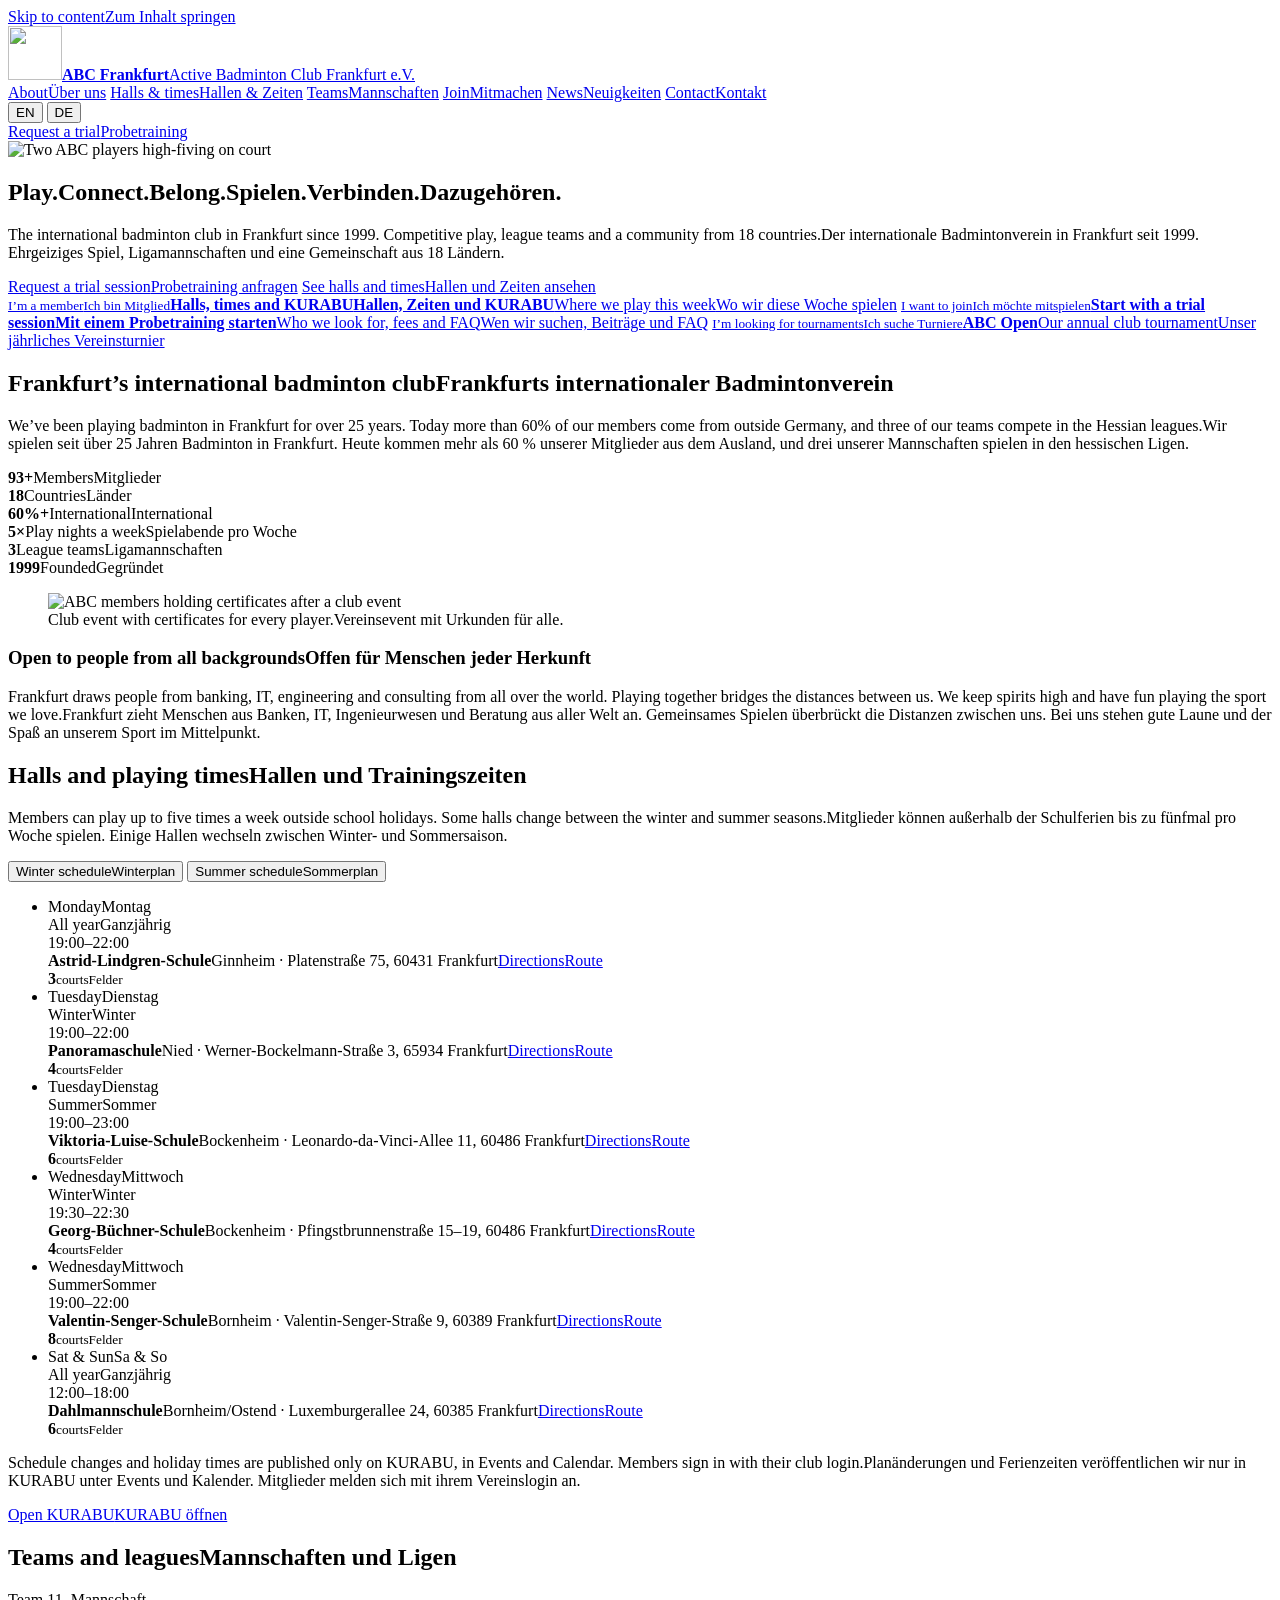
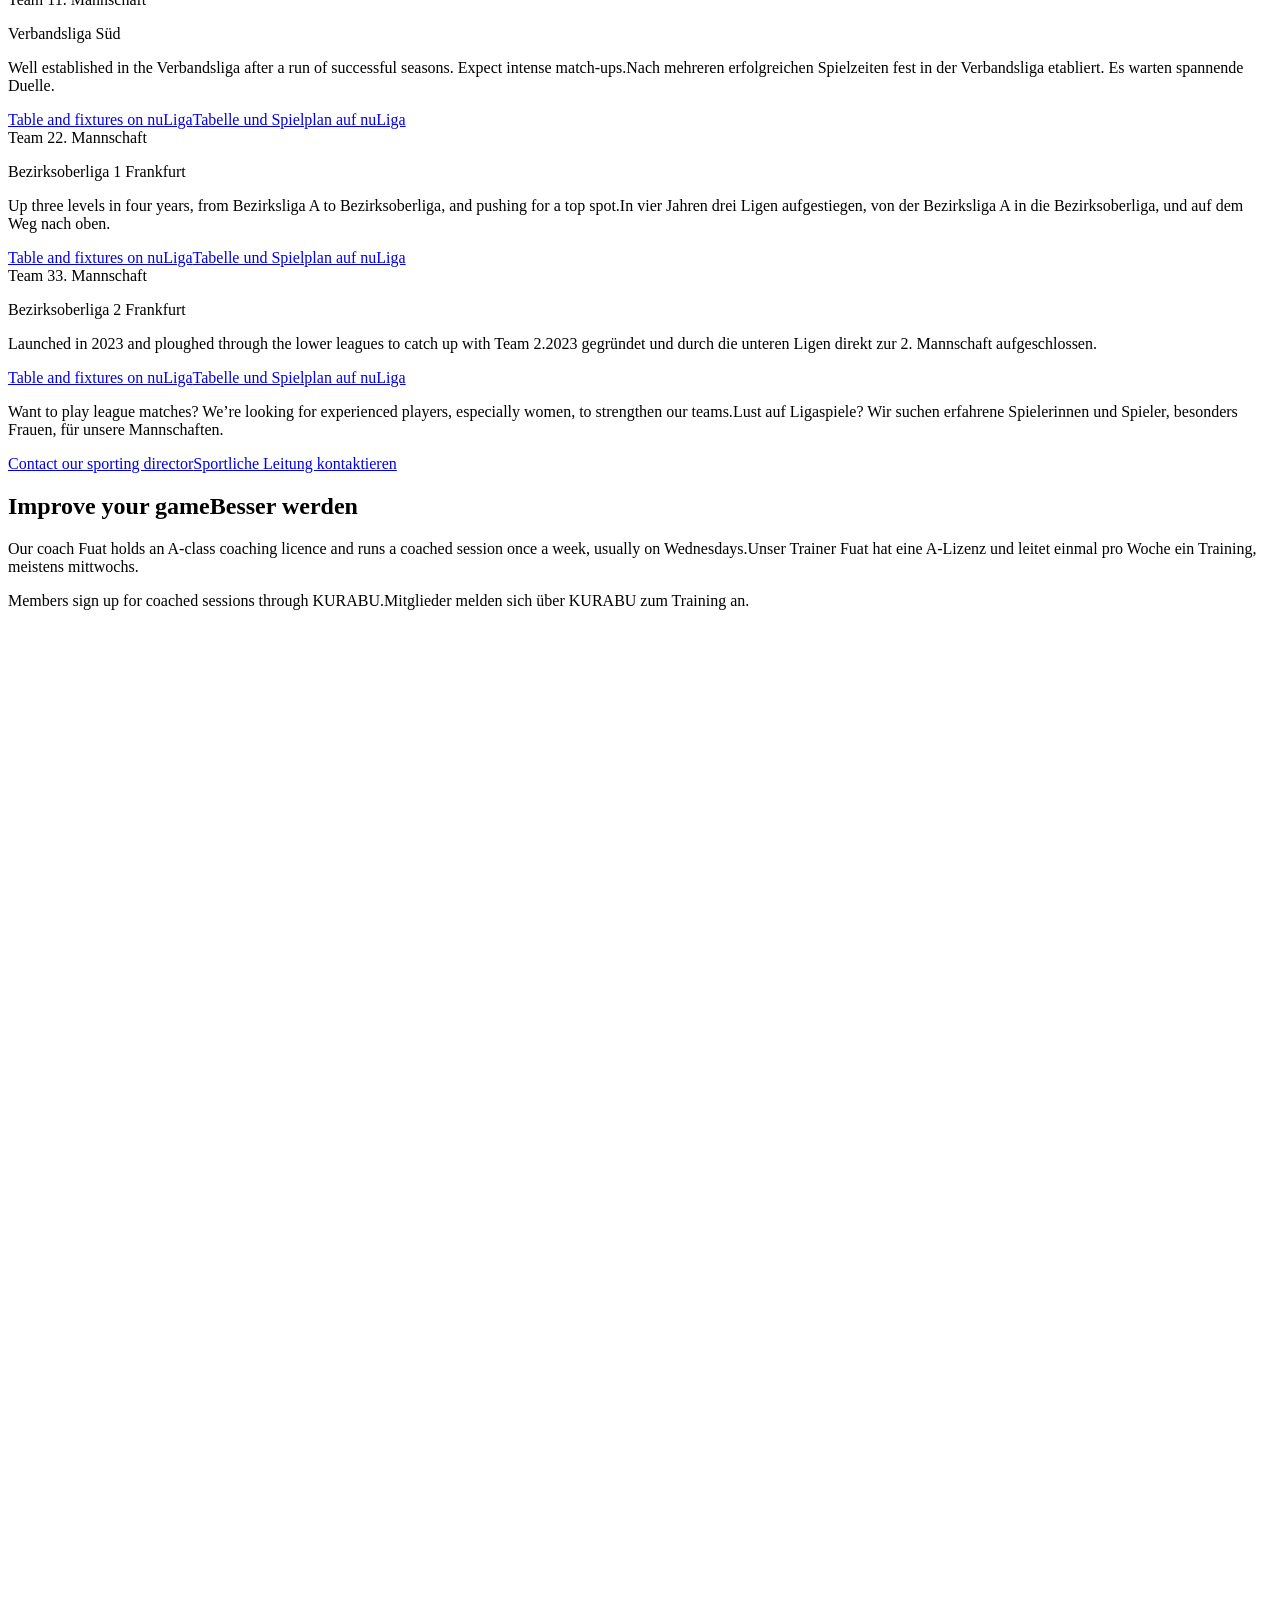
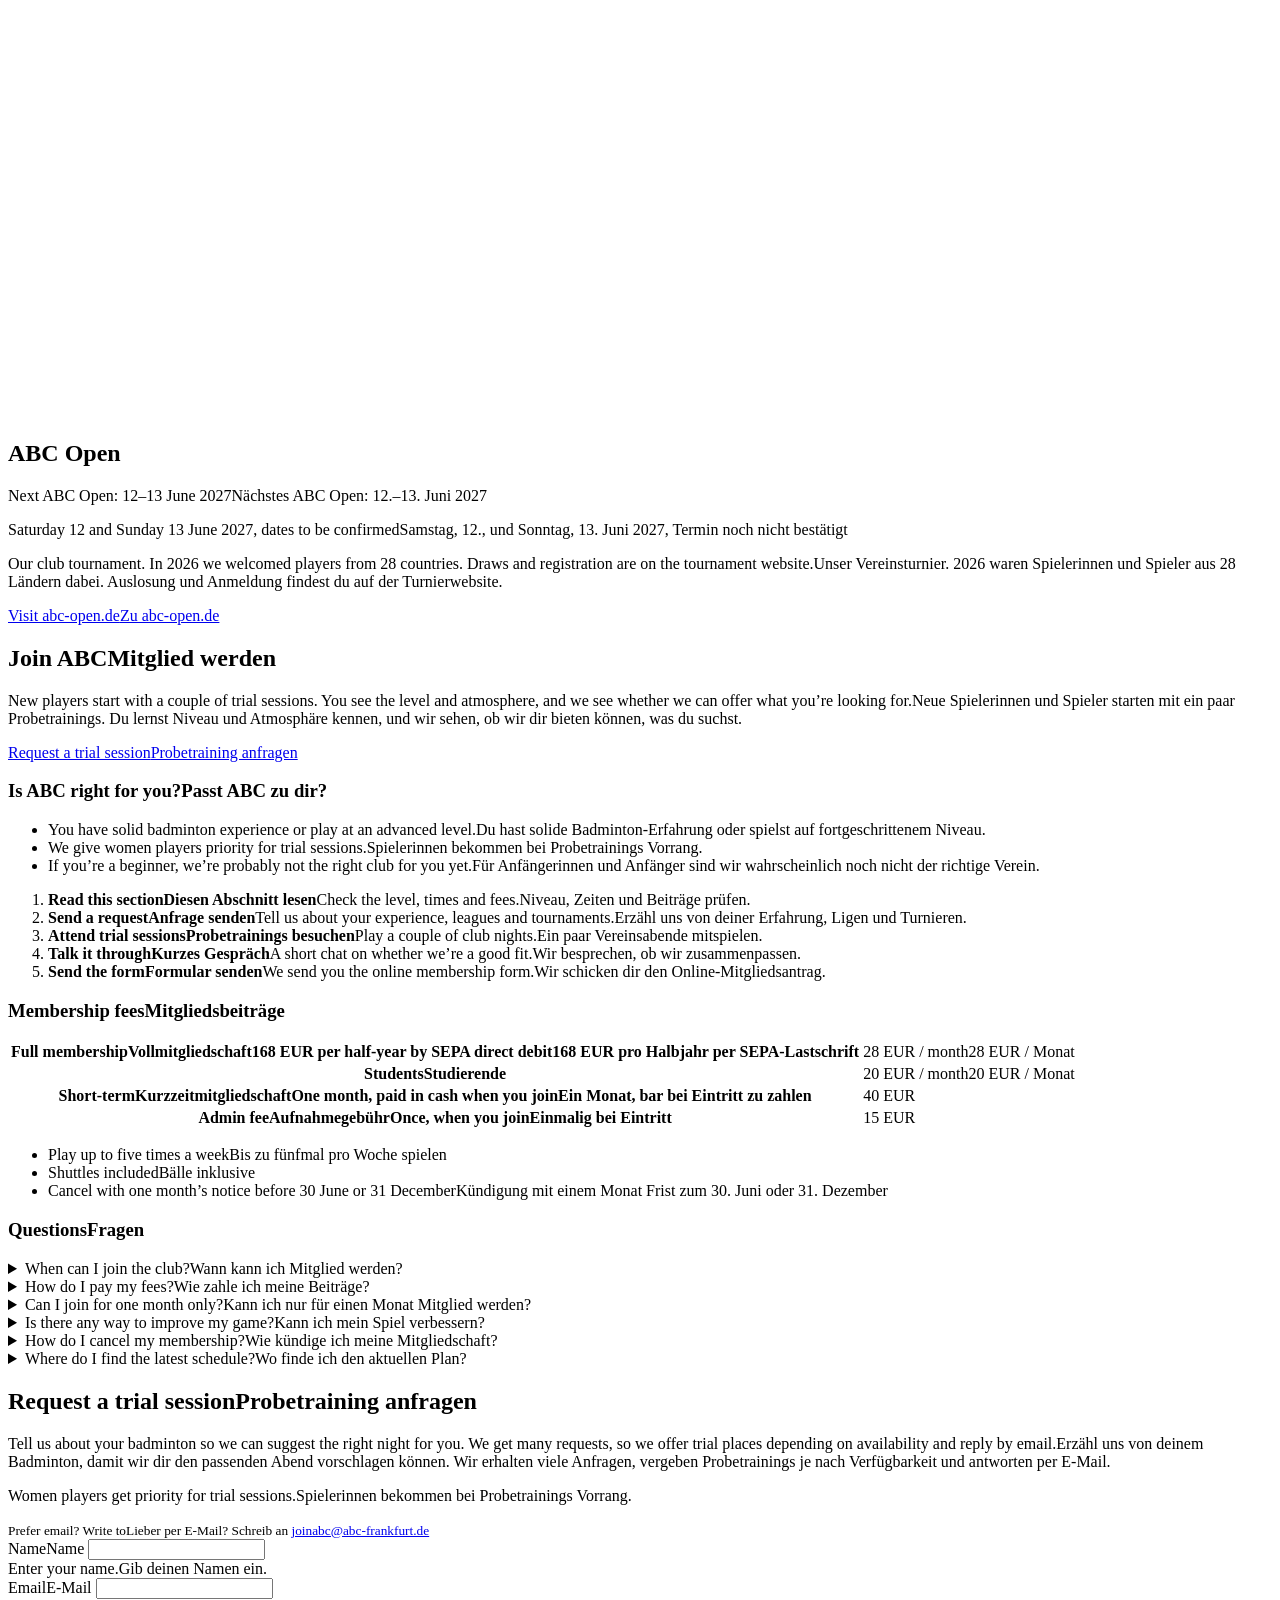
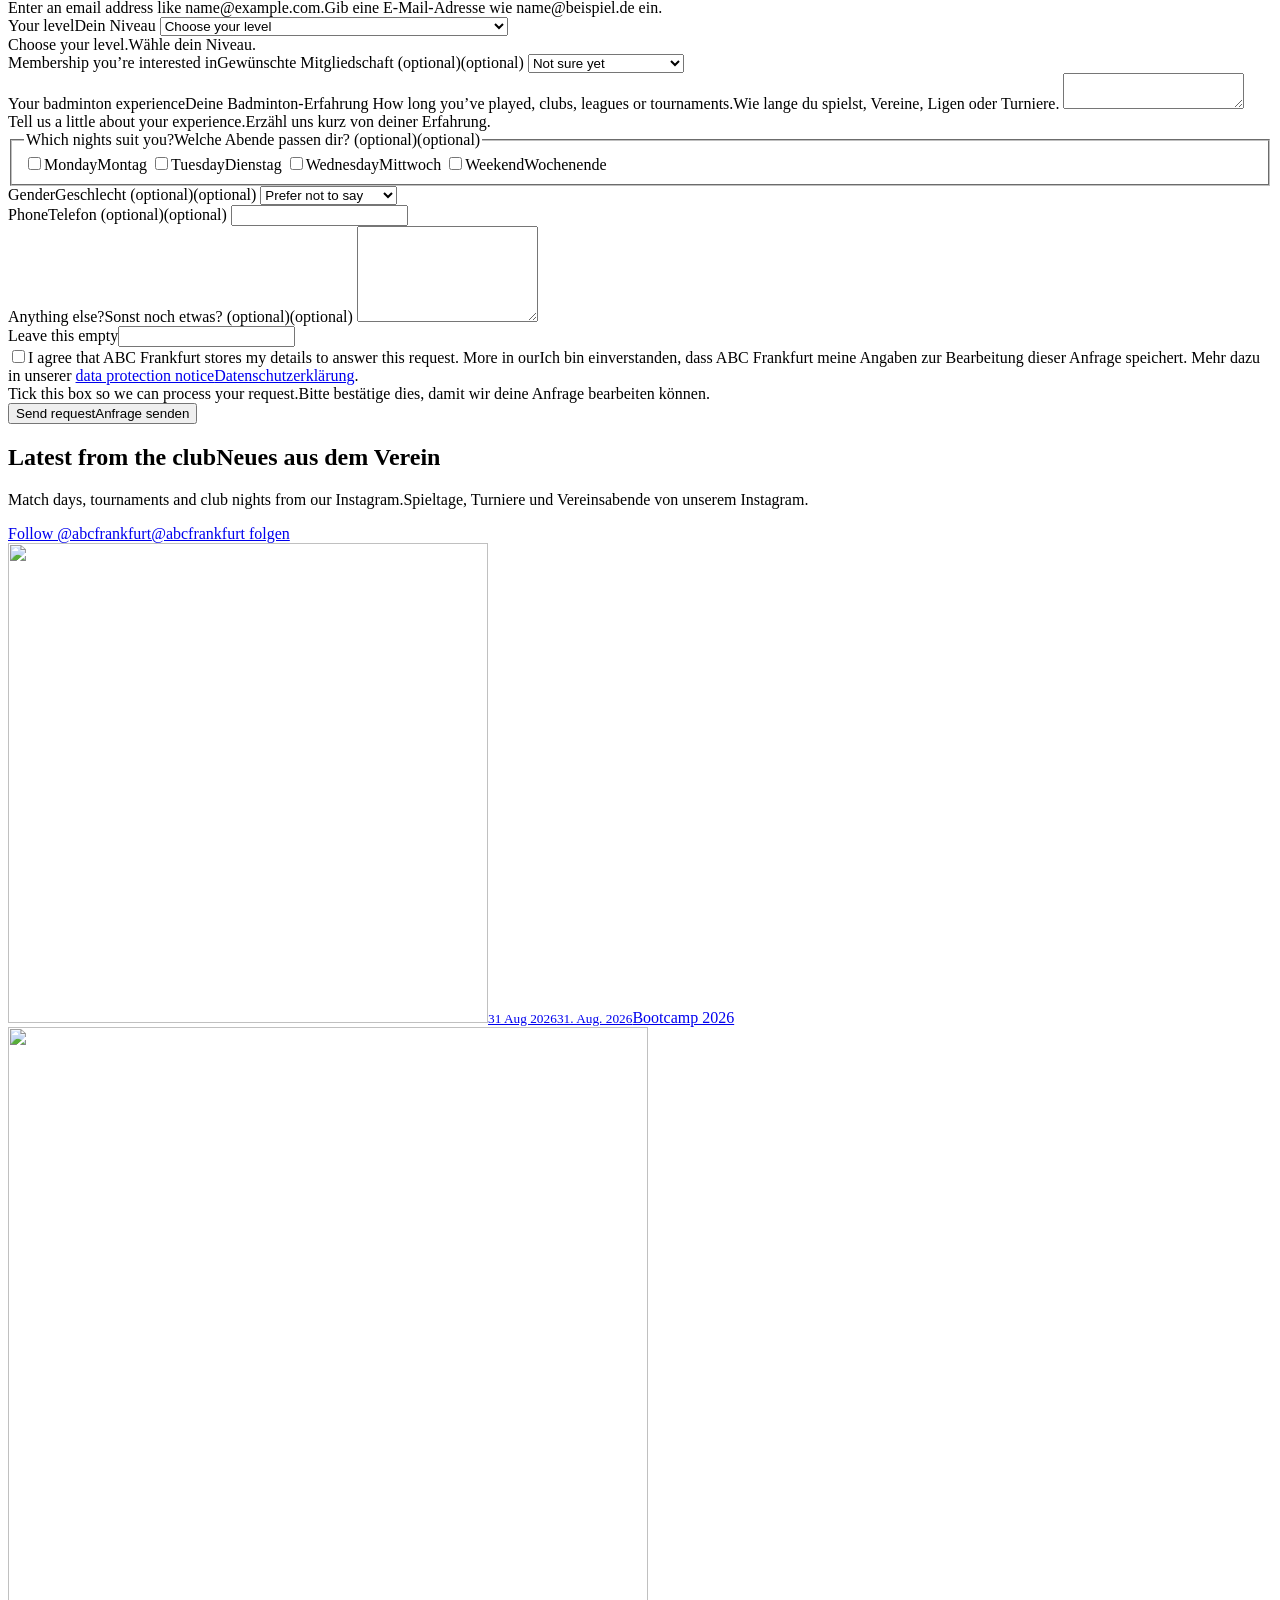
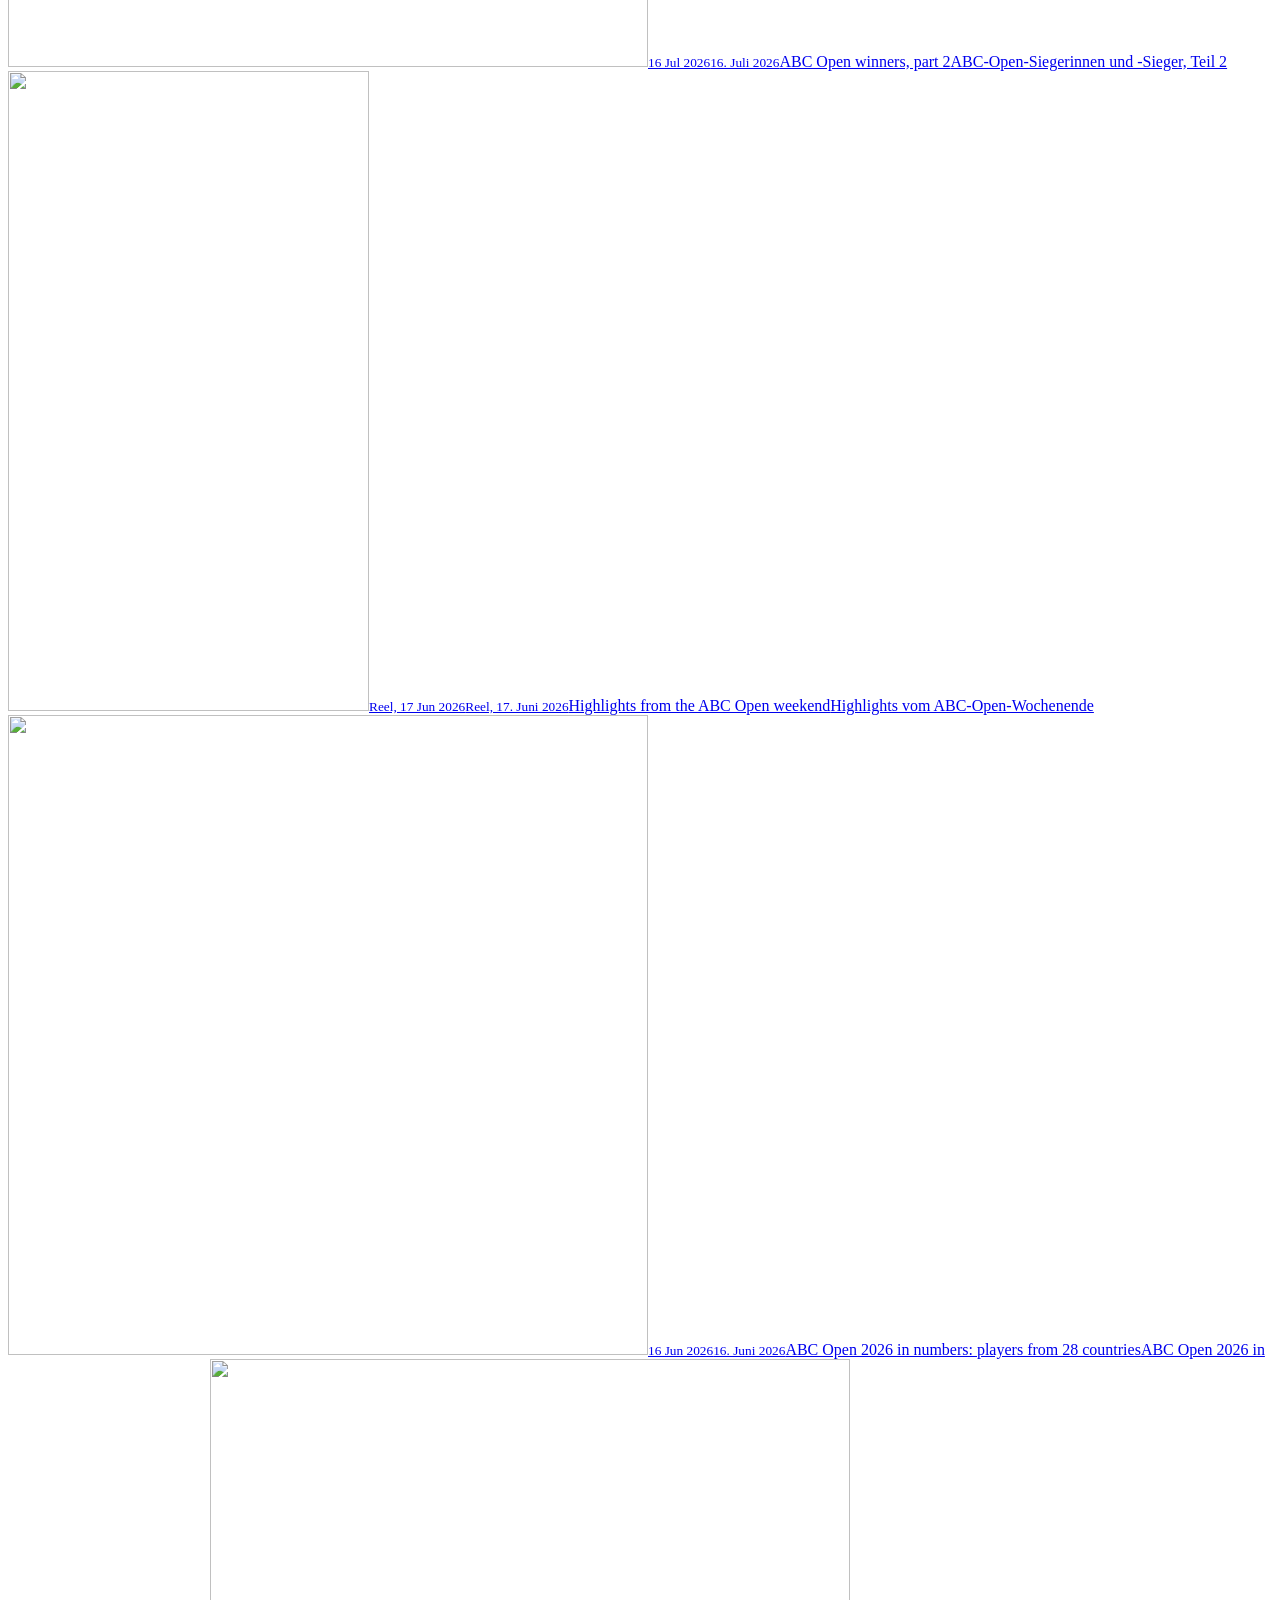
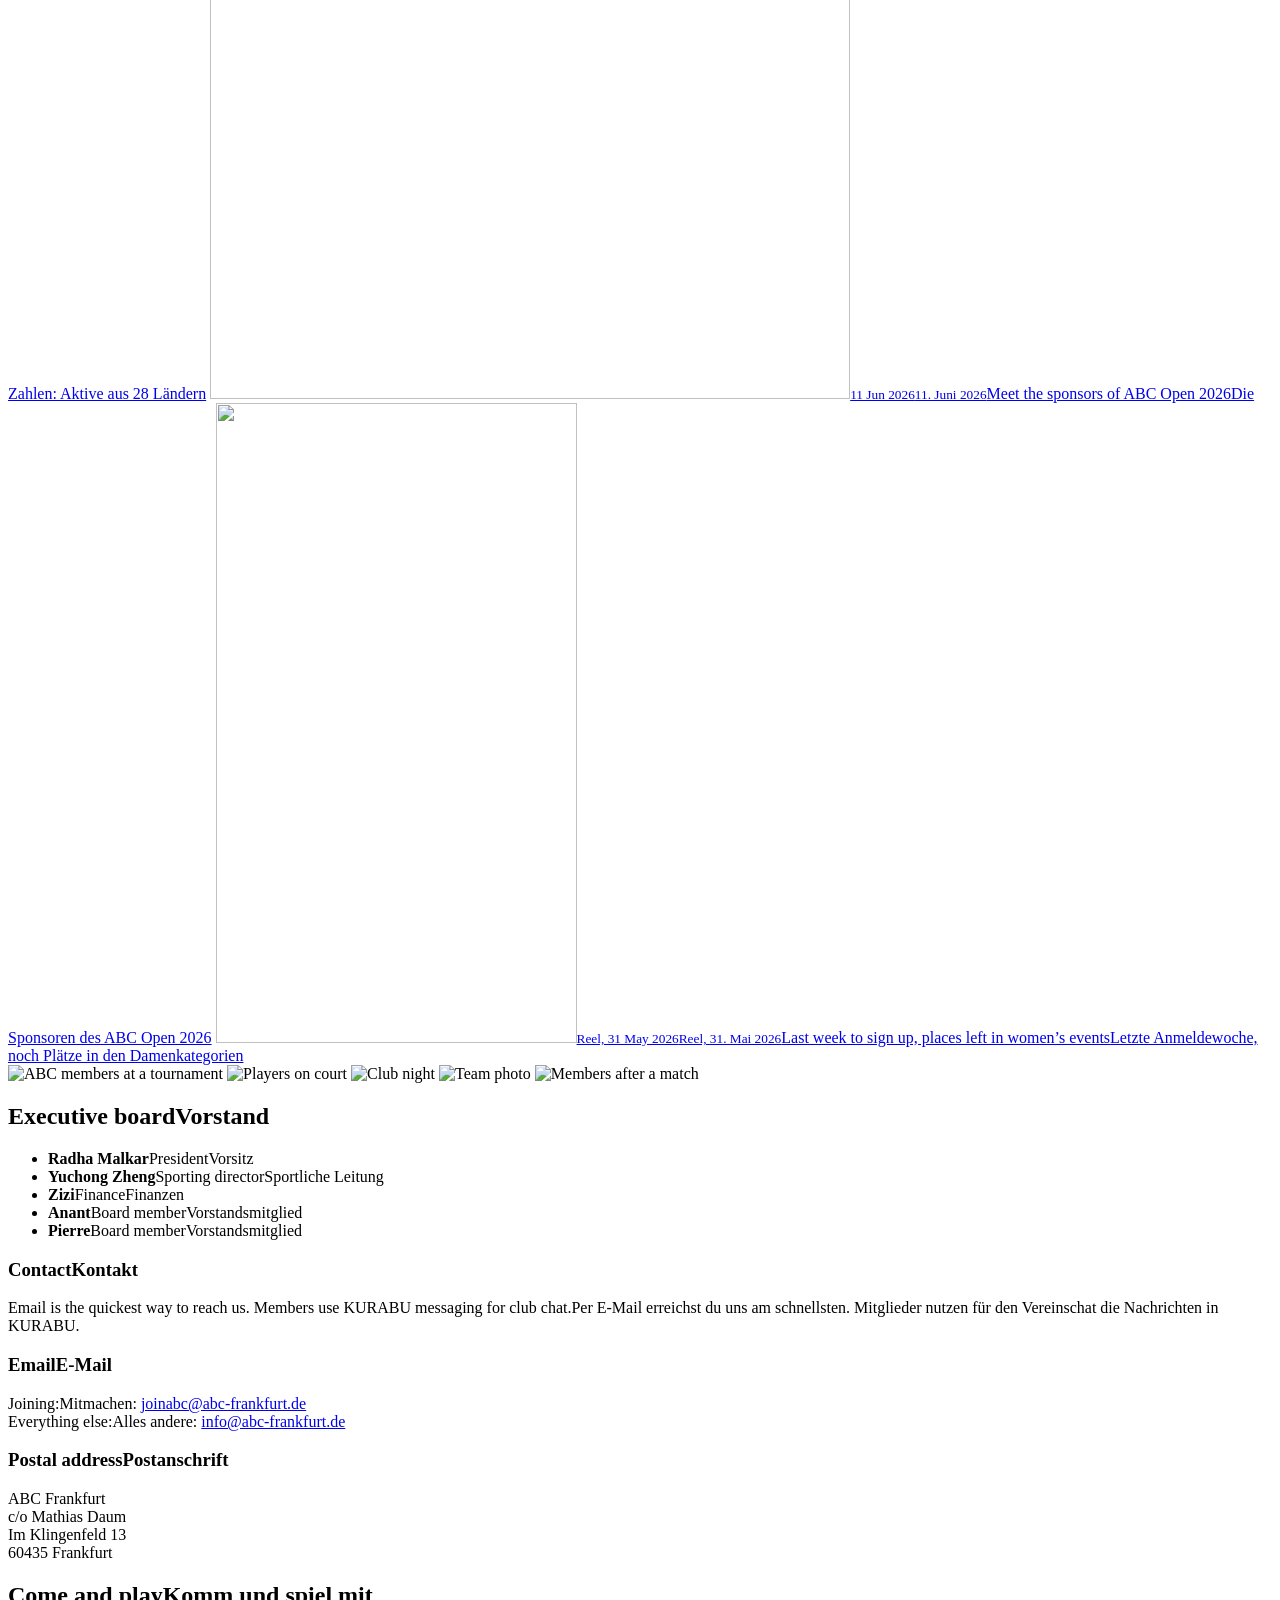
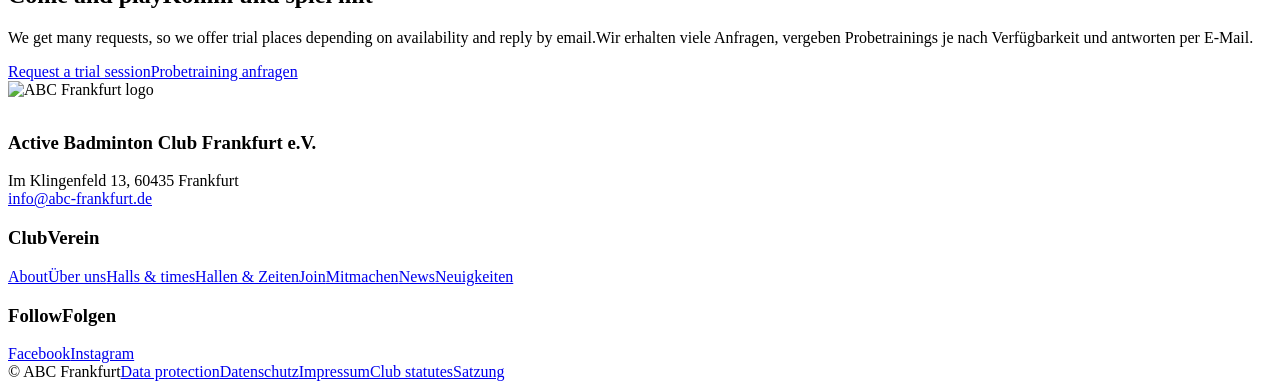
==== index.html @ 6367887e "Add files via upload" ====
<!doctype html>
<html lang="en" data-lang="en">
<head>
<meta charset="utf-8">
<meta name="viewport" content="width=device-width,initial-scale=1">
<title>ABC Frankfurt | International badminton club</title>
<meta name="description" content="ABC Frankfurt is the international badminton club in Frankfurt am Main. Halls and playing times, league teams, trial sessions and membership.">
<link rel="icon" type="image/png" href="img/abc-logo.png">
<link rel="preload" href="fonts/archivo-latin.woff2" as="font" type="font/woff2" crossorigin>
<link rel="stylesheet" href="styles.css">
<script>
/* Set the language before the page draws, so it never flashes in the wrong language */
(function(){var l=null;try{l=new URLSearchParams(location.search).get("lang");}catch(e){}
if(l!=="de"&&l!=="en"){try{l=localStorage.getItem("abc-lang");}catch(e){}}
if(l!=="de"&&l!=="en"){l=(navigator.language||"en").toLowerCase().indexOf("de")===0?"de":"en";}
document.documentElement.setAttribute("data-lang",l);document.documentElement.lang=l;})();
</script>
</head>
<body>
<a class="skip" href="#main"><span class="l-en">Skip to content</span><span class="l-de">Zum Inhalt springen</span></a>

<header class="top">
  <div class="wrap">
    <a class="brand" href="#top"><img src="img/abc-logo.png" alt="" width="54" height="54"><b>ABC Frankfurt</b><span>Active Badminton Club Frankfurt e.V.</span></a>
    <div class="head-right">
      <nav class="menu" aria-label="Main" data-aria-de="Hauptmenü">
        <a href="#about"><span class="l-en">About</span><span class="l-de">Über uns</span></a>
        <a href="#times"><span class="l-en">Halls &amp; times</span><span class="l-de">Hallen &amp; Zeiten</span></a>
        <a href="#teams"><span class="l-en">Teams</span><span class="l-de">Mannschaften</span></a>
        <a href="#join"><span class="l-en">Join</span><span class="l-de">Mitmachen</span></a>
        <a href="#news"><span class="l-en">News</span><span class="l-de">Neuigkeiten</span></a>
        <a href="#contact"><span class="l-en">Contact</span><span class="l-de">Kontakt</span></a>
      </nav>
      <div class="lang-switch" role="group" aria-label="Language" data-aria-de="Sprache">
        <button type="button" class="lang-btn" data-set="en" aria-pressed="true" lang="en">EN</button>
        <button type="button" class="lang-btn" data-set="de" aria-pressed="false" lang="de">DE</button>
      </div>
      <a class="btn" href="#trial"><span class="l-en">Request a trial</span><span class="l-de">Probetraining</span></a>
    </div>
  </div>
</header>

<main id="main">
<section class="hero" id="top">
  <img src="img/hero-high-five.jpg" alt="Two ABC players high-fiving on court" data-alt-de="Zwei ABC-Spielerinnen klatschen sich auf dem Feld ab" width="1536" height="1024">
  <div class="wrap">
    <div class="tonight" id="tonight" hidden></div>
    <h1><span class="l-en"><span>Play.</span><span>Connect.</span><span>Belong.</span></span><span class="l-de"><span>Spielen.</span><span>Verbinden.</span><span>Dazugehören.</span></span></h1>
    <p><span class="l-en">The international badminton club in Frankfurt since 1999. Competitive play, league teams and a community from 18 countries.</span><span class="l-de">Der internationale Badmintonverein in Frankfurt seit 1999. Ehrgeiziges Spiel, Ligamannschaften und eine Gemeinschaft aus 18 Ländern.</span></p>
    <div class="ctas">
      <a class="btn" href="#trial"><span class="l-en">Request a trial session</span><span class="l-de">Probetraining anfragen</span></a>
      <a class="btn line" href="#times"><span class="l-en">See halls and times</span><span class="l-de">Hallen und Zeiten ansehen</span></a>
    </div>
  </div>
</section>

<nav class="routes" aria-label="Quick links" data-aria-de="Schnellzugriff">
  <div class="wrap">
    <a href="#times"><small><span class="l-en">I’m a member</span><span class="l-de">Ich bin Mitglied</span></small><strong><span class="l-en">Halls, times and KURABU</span><span class="l-de">Hallen, Zeiten und KURABU</span></strong><span><span class="l-en">Where we play this week</span><span class="l-de">Wo wir diese Woche spielen</span></span></a>
    <a href="#join"><small><span class="l-en">I want to join</span><span class="l-de">Ich möchte mitspielen</span></small><strong><span class="l-en">Start with a trial session</span><span class="l-de">Mit einem Probetraining starten</span></strong><span><span class="l-en">Who we look for, fees and FAQ</span><span class="l-de">Wen wir suchen, Beiträge und FAQ</span></span></a>
    <a href="#open"><small><span class="l-en">I’m looking for tournaments</span><span class="l-de">Ich suche Turniere</span></small><strong>ABC Open</strong><span><span class="l-en">Our annual club tournament</span><span class="l-de">Unser jährliches Vereinsturnier</span></span></a>
  </div>
</nav>

<section class="sec" id="about">
  <div class="wrap about">
    <div>
      <h2><span class="l-en">Frankfurt’s international badminton club</span><span class="l-de">Frankfurts internationaler Badmintonverein</span></h2>
      <p class="lead"><span class="l-en">We’ve been playing badminton in Frankfurt for over 25 years. Today more than 60% of our members come from outside Germany, and three of our teams compete in the Hessian leagues.</span><span class="l-de">Wir spielen seit über 25 Jahren Badminton in Frankfurt. Heute kommen mehr als 60 % unserer Mitglieder aus dem Ausland, und drei unserer Mannschaften spielen in den hessischen Ligen.</span></p>
      <div class="stats">
        <div><strong>93+</strong><span><span class="l-en">Members</span><span class="l-de">Mitglieder</span></span></div>
        <div><strong>18</strong><span><span class="l-en">Countries</span><span class="l-de">Länder</span></span></div>
        <div><strong>60%+</strong><span><span class="l-en">International</span><span class="l-de">International</span></span></div>
        <div><strong>5×</strong><span><span class="l-en">Play nights a week</span><span class="l-de">Spielabende pro Woche</span></span></div>
        <div><strong>3</strong><span><span class="l-en">League teams</span><span class="l-de">Ligamannschaften</span></span></div>
        <div><strong>1999</strong><span><span class="l-en">Founded</span><span class="l-de">Gegründet</span></span></div>
      </div>
    </div>
    <div>
      <figure><img src="img/club-event.jpg" alt="ABC members holding certificates after a club event" data-alt-de="ABC-Mitglieder mit Urkunden nach einer Vereinsveranstaltung" width="1024" height="768" loading="lazy"><figcaption><span class="l-en">Club event with certificates for every player.</span><span class="l-de">Vereinsevent mit Urkunden für alle.</span></figcaption></figure>
      <div class="values">
        <h3><span class="l-en">Open to people from all backgrounds</span><span class="l-de">Offen für Menschen jeder Herkunft</span></h3>
        <p><span class="l-en">Frankfurt draws people from banking, IT, engineering and consulting from all over the world. Playing together bridges the distances between us. We keep spirits high and have fun playing the sport we love.</span><span class="l-de">Frankfurt zieht Menschen aus Banken, IT, Ingenieurwesen und Beratung aus aller Welt an. Gemeinsames Spielen überbrückt die Distanzen zwischen uns. Bei uns stehen gute Laune und der Spaß an unserem Sport im Mittelpunkt.</span></p>
      </div>
    </div>
  </div>
</section>

<section class="sec board" id="times">
  <div class="wrap">
    <div class="board-intro">
      <div>
        <h2><span class="l-en">Halls and playing times</span><span class="l-de">Hallen und Trainingszeiten</span></h2>
        <p><span class="l-en">Members can play up to five times a week outside school holidays. Some halls change between the winter and summer seasons.</span><span class="l-de">Mitglieder können außerhalb der Schulferien bis zu fünfmal pro Woche spielen. Einige Hallen wechseln zwischen Winter- und Sommersaison.</span></p>
      </div>
      <div class="toggle" role="group" aria-label="Season" data-aria-de="Saison">
        <button type="button" data-season="winter" aria-pressed="true"><span class="l-en">Winter schedule</span><span class="l-de">Winterplan</span></button>
        <button type="button" data-season="summer" aria-pressed="false"><span class="l-en">Summer schedule</span><span class="l-de">Sommerplan</span></button>
      </div>
    </div>
    <ul class="fx">
      <li data-when="all" data-days="1"><div><div class="day"><span class="l-en">Monday</span><span class="l-de">Montag</span></div><span class="season"><span class="l-en">All year</span><span class="l-de">Ganzjährig</span></span></div><div class="time">19:00–22:00</div>
        <div class="hall"><strong>Astrid-Lindgren-Schule</strong><span>Ginnheim · Platenstraße 75, 60431 Frankfurt</span><a href="https://www.google.com/maps/search/?api=1&amp;query=Platenstra%C3%9Fe+75,+60431+Frankfurt"><span class="l-en">Directions</span><span class="l-de">Route</span></a></div>
        <div class="courts" data-courts="3"><div><b>3</b><small><span class="l-en">courts</span><span class="l-de">Felder</span></small></div></div></li>
      <li data-when="winter" data-days="2"><div><div class="day"><span class="l-en">Tuesday</span><span class="l-de">Dienstag</span></div><span class="season w"><span class="l-en">Winter</span><span class="l-de">Winter</span></span></div><div class="time">19:00–22:00</div>
        <div class="hall"><strong>Panoramaschule</strong><span>Nied · Werner-Bockelmann-Straße 3, 65934 Frankfurt</span><a href="https://www.google.com/maps/search/?api=1&amp;query=Werner-Bockelmann-Stra%C3%9Fe+3,+65934+Frankfurt"><span class="l-en">Directions</span><span class="l-de">Route</span></a></div>
        <div class="courts" data-courts="4"><div><b>4</b><small><span class="l-en">courts</span><span class="l-de">Felder</span></small></div></div></li>
      <li data-when="summer" data-days="2"><div><div class="day"><span class="l-en">Tuesday</span><span class="l-de">Dienstag</span></div><span class="season s"><span class="l-en">Summer</span><span class="l-de">Sommer</span></span></div><div class="time">19:00–23:00</div>
        <div class="hall"><strong>Viktoria-Luise-Schule</strong><span>Bockenheim · Leonardo-da-Vinci-Allee 11, 60486 Frankfurt</span><a href="https://www.google.com/maps/search/?api=1&amp;query=Leonardo-da-Vinci-Allee+11,+60486+Frankfurt"><span class="l-en">Directions</span><span class="l-de">Route</span></a></div>
        <div class="courts" data-courts="6"><div><b>6</b><small><span class="l-en">courts</span><span class="l-de">Felder</span></small></div></div></li>
      <li data-when="winter" data-days="3"><div><div class="day"><span class="l-en">Wednesday</span><span class="l-de">Mittwoch</span></div><span class="season w"><span class="l-en">Winter</span><span class="l-de">Winter</span></span></div><div class="time">19:30–22:30</div>
        <div class="hall"><strong>Georg-Büchner-Schule</strong><span>Bockenheim · Pfingstbrunnenstraße 15–19, 60486 Frankfurt</span><a href="https://www.google.com/maps/search/?api=1&amp;query=Pfingstbrunnenstra%C3%9Fe+15,+60486+Frankfurt"><span class="l-en">Directions</span><span class="l-de">Route</span></a></div>
        <div class="courts" data-courts="4"><div><b>4</b><small><span class="l-en">courts</span><span class="l-de">Felder</span></small></div></div></li>
      <li data-when="summer" data-days="3"><div><div class="day"><span class="l-en">Wednesday</span><span class="l-de">Mittwoch</span></div><span class="season s"><span class="l-en">Summer</span><span class="l-de">Sommer</span></span></div><div class="time">19:00–22:00</div>
        <div class="hall"><strong>Valentin-Senger-Schule</strong><span>Bornheim · Valentin-Senger-Straße 9, 60389 Frankfurt</span><a href="https://www.google.com/maps/search/?api=1&amp;query=Valentin-Senger-Stra%C3%9Fe+9,+60389+Frankfurt"><span class="l-en">Directions</span><span class="l-de">Route</span></a></div>
        <div class="courts" data-courts="8"><div><b>8</b><small><span class="l-en">courts</span><span class="l-de">Felder</span></small></div></div></li>
      <li data-when="all" data-days="6,0"><div><div class="day"><span class="l-en">Sat &amp; Sun</span><span class="l-de">Sa &amp; So</span></div><span class="season"><span class="l-en">All year</span><span class="l-de">Ganzjährig</span></span></div><div class="time">12:00–18:00</div>
        <div class="hall"><strong>Dahlmannschule</strong><span>Bornheim/Ostend · Luxemburgerallee 24, 60385 Frankfurt</span><a href="https://www.google.com/maps/search/?api=1&amp;query=Luxemburgerallee+24,+60385+Frankfurt"><span class="l-en">Directions</span><span class="l-de">Route</span></a></div>
        <div class="courts" data-courts="6"><div><b>6</b><small><span class="l-en">courts</span><span class="l-de">Felder</span></small></div></div></li>
    </ul>
    <div class="kurabu"><p><span class="l-en">Schedule changes and holiday times are published only on KURABU, in Events and Calendar. Members sign in with their club login.</span><span class="l-de">Planänderungen und Ferienzeiten veröffentlichen wir nur in KURABU unter Events und Kalender. Mitglieder melden sich mit ihrem Vereinslogin an.</span></p><a class="btn" href="https://abc-frankfurt.kurabu.com/"><span class="l-en">Open KURABU</span><span class="l-de">KURABU öffnen</span></a></div>
  </div>
</section>

<section class="sec" id="teams">
  <div class="wrap">
    <h2><span class="l-en">Teams and leagues</span><span class="l-de">Mannschaften und Ligen</span></h2>
    <div class="teams">
      <article class="team"><div class="no"><span class="l-en">Team 1</span><span class="l-de">1. Mannschaft</span></div><p class="league">Verbandsliga Süd</p>
        <p><span class="l-en">Well established in the Verbandsliga after a run of successful seasons. Expect intense match-ups.</span><span class="l-de">Nach mehreren erfolgreichen Spielzeiten fest in der Verbandsliga etabliert. Es warten spannende Duelle.</span></p>
        <a class="link" href="https://hbv-badminton.liga.nu/cgi-bin/WebObjects/nuLigaBADDE.woa/wa/groupPage?championship=HBV+26%2F27&amp;group=40362"><span class="l-en">Table and fixtures on nuLiga</span><span class="l-de">Tabelle und Spielplan auf nuLiga</span></a></article>
      <article class="team"><div class="no"><span class="l-en">Team 2</span><span class="l-de">2. Mannschaft</span></div><p class="league">Bezirksoberliga 1 Frankfurt</p>
        <p><span class="l-en">Up three levels in four years, from Bezirksliga A to Bezirksoberliga, and pushing for a top spot.</span><span class="l-de">In vier Jahren drei Ligen aufgestiegen, von der Bezirksliga A in die Bezirksoberliga, und auf dem Weg nach oben.</span></p>
        <a class="link" href="https://hbv-badminton.liga.nu/cgi-bin/WebObjects/nuLigaBADDE.woa/wa/groupPage?championship=Frankfurt+26%2F27&amp;group=40355"><span class="l-en">Table and fixtures on nuLiga</span><span class="l-de">Tabelle und Spielplan auf nuLiga</span></a></article>
      <article class="team"><div class="no"><span class="l-en">Team 3</span><span class="l-de">3. Mannschaft</span></div><p class="league">Bezirksoberliga 2 Frankfurt</p>
        <p><span class="l-en">Launched in 2023 and ploughed through the lower leagues to catch up with Team 2.</span><span class="l-de">2023 gegründet und durch die unteren Ligen direkt zur 2. Mannschaft aufgeschlossen.</span></p>
        <a class="link" href="https://hbv-badminton.liga.nu/cgi-bin/WebObjects/nuLigaBADDE.woa/wa/groupPage?championship=Frankfurt+26%2F27&amp;group=40356"><span class="l-en">Table and fixtures on nuLiga</span><span class="l-de">Tabelle und Spielplan auf nuLiga</span></a></article>
    </div>
    <div class="recruit"><p><span class="l-en">Want to play league matches? We’re looking for experienced players, especially women, to strengthen our teams.</span><span class="l-de">Lust auf Ligaspiele? Wir suchen erfahrene Spielerinnen und Spieler, besonders Frauen, für unsere Mannschaften.</span></p><a class="btn navy" href="mailto:info@abc-frankfurt.de?subject=League%20teams"><span class="l-en">Contact our sporting director</span><span class="l-de">Sportliche Leitung kontaktieren</span></a></div>
  </div>
</section>

<section class="duo" id="open">
  <div class="coach">
    <h2><span class="l-en">Improve your game</span><span class="l-de">Besser werden</span></h2>
    <p><span class="l-en">Our coach Fuat holds an A-class coaching licence and runs a coached session once a week, usually on Wednesdays.</span><span class="l-de">Unser Trainer Fuat hat eine A-Lizenz und leitet einmal pro Woche ein Training, meistens mittwochs.</span></p>
    <p><span class="l-en">Members sign up for coached sessions through KURABU.</span><span class="l-de">Mitglieder melden sich über KURABU zum Training an.</span></p>
  </div>
  <div class="open">
    <svg class="shuttle" viewBox="0 0 100 110" aria-hidden="true"><path d="M30 64 16 6h68L70 64z" fill="none" stroke="#fff" stroke-width="5" stroke-linejoin="round"/><path d="M40 62 36 8M60 62l4-54M50 62V6" stroke="#fff" stroke-width="3"/><circle cx="50" cy="82" r="20" fill="#fff"/></svg>
    <h2>ABC Open</h2>
    <div class="cd" id="open-count" data-start="2027-06-12" data-end="2027-06-13">
      <p class="cd-line" id="cd-line"><span class="l-en">Next ABC Open: 12–13 June 2027</span><span class="l-de">Nächstes ABC Open: 12.–13. Juni 2027</span></p>
      <p class="cd-date" id="cd-date"><span class="l-en">Saturday 12 and Sunday 13 June 2027, dates to be confirmed</span><span class="l-de">Samstag, 12., und Sonntag, 13. Juni 2027, Termin noch nicht bestätigt</span></p>
    </div>
    <p><span class="l-en">Our club tournament. In 2026 we welcomed players from 28 countries. Draws and registration are on the tournament website.</span><span class="l-de">Unser Vereinsturnier. 2026 waren Spielerinnen und Spieler aus 28 Ländern dabei. Auslosung und Anmeldung findest du auf der Turnierwebsite.</span></p>
    <a class="btn navy" href="http://abc-open.de/"><span class="l-en">Visit abc-open.de</span><span class="l-de">Zu abc-open.de</span></a>
  </div>
</section>

<section class="sec" id="join">
  <div class="wrap">
    <div class="join-head">
      <div>
        <h2><span class="l-en">Join ABC</span><span class="l-de">Mitglied werden</span></h2>
        <p class="lead"><span class="l-en">New players start with a couple of trial sessions. You see the level and atmosphere, and we see whether we can offer what you’re looking for.</span><span class="l-de">Neue Spielerinnen und Spieler starten mit ein paar Probetrainings. Du lernst Niveau und Atmosphäre kennen, und wir sehen, ob wir dir bieten können, was du suchst.</span></p>
        <a class="btn navy" href="#trial"><span class="l-en">Request a trial session</span><span class="l-de">Probetraining anfragen</span></a>
      </div>
      <aside class="fit">
        <h3><span class="l-en">Is ABC right for you?</span><span class="l-de">Passt ABC zu dir?</span></h3>
        <ul>
          <li><span class="l-en">You have solid badminton experience or play at an advanced level.</span><span class="l-de">Du hast solide Badminton-Erfahrung oder spielst auf fortgeschrittenem Niveau.</span></li>
          <li><span class="l-en">We give women players priority for trial sessions.</span><span class="l-de">Spielerinnen bekommen bei Probetrainings Vorrang.</span></li>
          <li><span class="l-en">If you’re a beginner, we’re probably not the right club for you yet.</span><span class="l-de">Für Anfängerinnen und Anfänger sind wir wahrscheinlich noch nicht der richtige Verein.</span></li>
        </ul>
      </aside>
    </div>

    <ol class="steps" aria-label="How to join" data-aria-de="So wirst du Mitglied">
      <li><strong><span class="l-en">Read this section</span><span class="l-de">Diesen Abschnitt lesen</span></strong><span><span class="l-en">Check the level, times and fees.</span><span class="l-de">Niveau, Zeiten und Beiträge prüfen.</span></span></li>
      <li><strong><span class="l-en">Send a request</span><span class="l-de">Anfrage senden</span></strong><span><span class="l-en">Tell us about your experience, leagues and tournaments.</span><span class="l-de">Erzähl uns von deiner Erfahrung, Ligen und Turnieren.</span></span></li>
      <li><strong><span class="l-en">Attend trial sessions</span><span class="l-de">Probetrainings besuchen</span></strong><span><span class="l-en">Play a couple of club nights.</span><span class="l-de">Ein paar Vereinsabende mitspielen.</span></span></li>
      <li><strong><span class="l-en">Talk it through</span><span class="l-de">Kurzes Gespräch</span></strong><span><span class="l-en">A short chat on whether we’re a good fit.</span><span class="l-de">Wir besprechen, ob wir zusammenpassen.</span></span></li>
      <li><strong><span class="l-en">Send the form</span><span class="l-de">Formular senden</span></strong><span><span class="l-en">We send you the online membership form.</span><span class="l-de">Wir schicken dir den Online-Mitgliedsantrag.</span></span></li>
    </ol>

    <div class="fees">
      <div>
        <h3><span class="l-en">Membership fees</span><span class="l-de">Mitgliedsbeiträge</span></h3>
        <table class="price">
          <tr><th scope="row"><span class="l-en">Full membership</span><span class="l-de">Vollmitgliedschaft</span><span><span class="l-en">168 EUR per half-year by SEPA direct debit</span><span class="l-de">168 EUR pro Halbjahr per SEPA-Lastschrift</span></span></th><td><span class="l-en">28 EUR / month</span><span class="l-de">28 EUR / Monat</span></td></tr>
          <tr><th scope="row"><span class="l-en">Students</span><span class="l-de">Studierende</span></th><td><span class="l-en">20 EUR / month</span><span class="l-de">20 EUR / Monat</span></td></tr>
          <tr><th scope="row"><span class="l-en">Short-term</span><span class="l-de">Kurzzeitmitgliedschaft</span><span><span class="l-en">One month, paid in cash when you join</span><span class="l-de">Ein Monat, bar bei Eintritt zu zahlen</span></span></th><td>40 EUR</td></tr>
          <tr><th scope="row"><span class="l-en">Admin fee</span><span class="l-de">Aufnahmegebühr</span><span><span class="l-en">Once, when you join</span><span class="l-de">Einmalig bei Eintritt</span></span></th><td>15 EUR</td></tr>
        </table>
        <ul class="incl">
          <li><span class="l-en">Play up to five times a week</span><span class="l-de">Bis zu fünfmal pro Woche spielen</span></li>
          <li><span class="l-en">Shuttles included</span><span class="l-de">Bälle inklusive</span></li>
          <li><span class="l-en">Cancel with one month’s notice before 30 June or 31 December</span><span class="l-de">Kündigung mit einem Monat Frist zum 30. Juni oder 31. Dezember</span></li>
        </ul>
      </div>
      <div class="faq">
        <h3><span class="l-en">Questions</span><span class="l-de">Fragen</span></h3>
        <details><summary><span class="l-en">When can I join the club?</span><span class="l-de">Wann kann ich Mitglied werden?</span></summary><p><span class="l-en">Only after attending trial sessions. If we agree we’re a good fit, we send you everything you need to join.</span><span class="l-de">Erst nach deinen Probetrainings. Wenn wir gut zusammenpassen, schicken wir dir alles, was du zum Eintritt brauchst.</span></p></details>
        <details><summary><span class="l-en">How do I pay my fees?</span><span class="l-de">Wie zahle ich meine Beiträge?</span></summary><p><span class="l-en">We collect fees by SEPA direct debit at the start of each half-year, in January and July. For full members that’s 168 EUR per half-year.</span><span class="l-de">Wir ziehen die Beiträge zu Beginn jedes Halbjahres im Januar und Juli per SEPA-Lastschrift ein. Für Vollmitglieder sind das 168 EUR pro Halbjahr.</span></p></details>
        <details><summary><span class="l-en">Can I join for one month only?</span><span class="l-de">Kann ich nur für einen Monat Mitglied werden?</span></summary><p><span class="l-en">Yes. If you’re in Frankfurt for a short time, join as a short-term member for 40 EUR, paid up front, plus the 15 EUR admin fee. You can renew it month by month.</span><span class="l-de">Ja. Wenn du nur kurz in Frankfurt bist, wirst du Kurzzeitmitglied für 40 EUR, im Voraus zu zahlen, plus 15 EUR Aufnahmegebühr. Du kannst monatlich verlängern.</span></p></details>
        <details><summary><span class="l-en">Is there any way to improve my game?</span><span class="l-de">Kann ich mein Spiel verbessern?</span></summary><p><span class="l-en">Yes. Coach Fuat runs a weekly coached session, usually on Wednesdays.</span><span class="l-de">Ja. Trainer Fuat leitet jede Woche ein Training, meistens mittwochs.</span></p></details>
        <details><summary><span class="l-en">How do I cancel my membership?</span><span class="l-de">Wie kündige ich meine Mitgliedschaft?</span></summary><p><span class="l-en">Email us at least one month before the end of a half-year (30 June or 31 December). Short-term memberships end automatically after one month.</span><span class="l-de">Schreib uns mindestens einen Monat vor Ende eines Halbjahres (30. Juni oder 31. Dezember) eine E-Mail. Kurzzeitmitgliedschaften enden automatisch nach einem Monat.</span></p></details>
        <details><summary><span class="l-en">Where do I find the latest schedule?</span><span class="l-de">Wo finde ich den aktuellen Plan?</span></summary><p><span class="l-en">On KURABU, our members’ portal. All schedule and holiday updates are published there.</span><span class="l-de">In KURABU, unserem Mitgliederportal. Dort veröffentlichen wir alle Änderungen und Ferienzeiten.</span></p></details>
      </div>
    </div>

    <div class="trial" id="trial">
      <div class="aside">
        <h2><span class="l-en">Request a trial session</span><span class="l-de">Probetraining anfragen</span></h2>
        <p><span class="l-en">Tell us about your badminton so we can suggest the right night for you. We get many requests, so we offer trial places depending on availability and reply by email.</span><span class="l-de">Erzähl uns von deinem Badminton, damit wir dir den passenden Abend vorschlagen können. Wir erhalten viele Anfragen, vergeben Probetrainings je nach Verfügbarkeit und antworten per E-Mail.</span></p>
        <p><span class="l-en">Women players get priority for trial sessions.</span><span class="l-de">Spielerinnen bekommen bei Probetrainings Vorrang.</span></p>
        <small><span class="l-en">Prefer email? Write to</span><span class="l-de">Lieber per E-Mail? Schreib an</span> <a class="link" href="mailto:joinabc@abc-frankfurt.de">joinabc@abc-frankfurt.de</a></small>
      </div>
      <form class="tf" id="trial-form" novalidate>
        <div>
          <label for="tf-name"><span class="l-en">Name</span><span class="l-de">Name</span></label>
          <input id="tf-name" name="name" type="text" autocomplete="name" required>
          <div class="err" id="tf-name-err"><span class="l-en">Enter your name.</span><span class="l-de">Gib deinen Namen ein.</span></div>
        </div>
        <div>
          <label for="tf-email"><span class="l-en">Email</span><span class="l-de">E-Mail</span></label>
          <input id="tf-email" name="email" type="email" autocomplete="email" required>
          <div class="err" id="tf-email-err"><span class="l-en">Enter an email address like name@example.com.</span><span class="l-de">Gib eine E-Mail-Adresse wie name@beispiel.de ein.</span></div>
        </div>
        <div>
          <label for="tf-level"><span class="l-en">Your level</span><span class="l-de">Dein Niveau</span></label>
          <select id="tf-level" name="level" required>
            <option value="" data-de="Niveau wählen">Choose your level</option>
            <option value="Advanced or competitive" data-de="Fortgeschritten oder wettkampforientiert (Liga oder Turniere)">Advanced or competitive (league or tournament player)</option>
            <option value="Experienced club player" data-de="Erfahrene Vereinsspielerin / erfahrener Vereinsspieler">Experienced club player</option>
            <option value="Returning after a break" data-de="Wiedereinstieg nach einer Pause">Returning after a break</option>
            <option value="Beginner" data-de="Anfängerin / Anfänger">Beginner</option>
          </select>
          <div class="err" id="tf-level-err"><span class="l-en">Choose your level.</span><span class="l-de">Wähle dein Niveau.</span></div>
          <p class="note" id="tf-beginner" hidden><span class="l-en">Our club nights are for experienced players, so ABC probably isn’t the right fit for beginners yet. You’re still welcome to send a request.</span><span class="l-de">Unsere Vereinsabende sind für erfahrene Spielerinnen und Spieler. Für Anfänger passt ABC daher wahrscheinlich noch nicht. Du kannst uns trotzdem gern eine Anfrage schicken.</span></p>
        </div>
        <div>
          <label for="tf-membership"><span class="l-en">Membership you’re interested in</span><span class="l-de">Gewünschte Mitgliedschaft</span> <span class="opt"><span class="l-en">(optional)</span><span class="l-de">(optional)</span></span></label>
          <select id="tf-membership" name="membership">
            <option value="" data-de="Noch nicht sicher">Not sure yet</option>
            <option value="Full membership" data-de="Vollmitgliedschaft">Full membership</option>
            <option value="Student membership" data-de="Mitgliedschaft für Studierende">Student membership</option>
            <option value="Short-term, one month" data-de="Kurzzeit, ein Monat">Short-term, one month</option>
          </select>
        </div>
        <div class="full">
          <label for="tf-exp"><span class="l-en">Your badminton experience</span><span class="l-de">Deine Badminton-Erfahrung</span></label>
          <span class="hint"><span class="l-en">How long you’ve played, clubs, leagues or tournaments.</span><span class="l-de">Wie lange du spielst, Vereine, Ligen oder Turniere.</span></span>
          <textarea id="tf-exp" name="experience" required></textarea>
          <div class="err" id="tf-exp-err"><span class="l-en">Tell us a little about your experience.</span><span class="l-de">Erzähl uns kurz von deiner Erfahrung.</span></div>
        </div>
        <fieldset class="full">
          <legend><span class="l-en">Which nights suit you?</span><span class="l-de">Welche Abende passen dir?</span> <span class="opt"><span class="l-en">(optional)</span><span class="l-de">(optional)</span></span></legend>
          <div class="chips">
            <label class="chip"><input type="checkbox" name="nights" value="Monday"><span class="l-en">Monday</span><span class="l-de">Montag</span></label>
            <label class="chip"><input type="checkbox" name="nights" value="Tuesday"><span class="l-en">Tuesday</span><span class="l-de">Dienstag</span></label>
            <label class="chip"><input type="checkbox" name="nights" value="Wednesday"><span class="l-en">Wednesday</span><span class="l-de">Mittwoch</span></label>
            <label class="chip"><input type="checkbox" name="nights" value="Weekend"><span class="l-en">Weekend</span><span class="l-de">Wochenende</span></label>
          </div>
        </fieldset>
        <div>
          <label for="tf-gender"><span class="l-en">Gender</span><span class="l-de">Geschlecht</span> <span class="opt"><span class="l-en">(optional)</span><span class="l-de">(optional)</span></span></label>
          <select id="tf-gender" name="gender">
            <option value="" data-de="Keine Angabe">Prefer not to say</option>
            <option value="Woman" data-de="Frau">Woman</option>
            <option value="Man" data-de="Mann">Man</option>
            <option value="Non-binary or other" data-de="Nicht-binär oder anderes">Non-binary or other</option>
          </select>
        </div>
        <div>
          <label for="tf-phone"><span class="l-en">Phone</span><span class="l-de">Telefon</span> <span class="opt"><span class="l-en">(optional)</span><span class="l-de">(optional)</span></span></label>
          <input id="tf-phone" name="phone" type="tel" autocomplete="tel">
        </div>
        <div class="full">
          <label for="tf-msg"><span class="l-en">Anything else?</span><span class="l-de">Sonst noch etwas?</span> <span class="opt"><span class="l-en">(optional)</span><span class="l-de">(optional)</span></span></label>
          <textarea id="tf-msg" name="message" style="min-height:90px"></textarea>
        </div>
        <div class="hp" aria-hidden="true"><label for="tf-web">Leave this empty</label><input id="tf-web" name="website" type="text" tabindex="-1" autocomplete="off"></div>
        <div class="full">
          <label class="consent"><input id="tf-consent" name="consent" type="checkbox" required><span><span class="l-en">I agree that ABC Frankfurt stores my details to answer this request. More in our</span><span class="l-de">Ich bin einverstanden, dass ABC Frankfurt meine Angaben zur Bearbeitung dieser Anfrage speichert. Mehr dazu in unserer</span> <a class="link" href="https://abc-frankfurt.de/datenschutz/"><span class="l-en">data protection notice</span><span class="l-de">Datenschutzerklärung</span></a>.</span></label>
          <div class="err" id="tf-consent-err"><span class="l-en">Tick this box so we can process your request.</span><span class="l-de">Bitte bestätige dies, damit wir deine Anfrage bearbeiten können.</span></div>
        </div>
        <button class="btn navy full" type="submit"><span class="l-en">Send request</span><span class="l-de">Anfrage senden</span></button>
        <div class="status full" role="status" aria-live="polite" hidden></div>
      </form>
    </div>
  </div>
</section>

<section class="sec tint" id="news">
  <div class="wrap">
    <div class="ig-head">
      <div>
        <h2><span class="l-en">Latest from the club</span><span class="l-de">Neues aus dem Verein</span></h2>
        <p><span class="l-en">Match days, tournaments and club nights from our Instagram.</span><span class="l-de">Spieltage, Turniere und Vereinsabende von unserem Instagram.</span></p>
      </div>
      <a class="btn navy" href="https://www.instagram.com/abcfrankfurt/"><span class="l-en">Follow @abcfrankfurt</span><span class="l-de">@abcfrankfurt folgen</span></a>
    </div>
    <div class="ig-grid">
      <a class="ig-tile" href="https://www.instagram.com/p/Dct3NevI-iS/"><img src="img/instagram/Dct3NevI-iS.jpg" alt="" width="480" height="480" loading="lazy"><span class="cap"><small><span class="l-en">31 Aug 2026</span><span class="l-de">31. Aug. 2026</span></small>Bootcamp 2026</span></a>
      <a class="ig-tile" href="https://www.instagram.com/p/Da2-wW1iIiF/"><img src="img/instagram/Da2-wW1iIiF.jpg" alt="" width="640" height="640" loading="lazy"><span class="cap"><small><span class="l-en">16 Jul 2026</span><span class="l-de">16. Juli 2026</span></small><span class="l-en">ABC Open winners, part 2</span><span class="l-de">ABC-Open-Siegerinnen und -Sieger, Teil 2</span></span></a>
      <a class="ig-tile" href="https://www.instagram.com/reel/DZrtI8NoHSS/"><img src="img/instagram/DZrtI8NoHSS.jpg" alt="" width="361" height="640" loading="lazy"><span class="play" aria-hidden="true"></span><span class="cap"><small><span class="l-en">Reel, 17 Jun 2026</span><span class="l-de">Reel, 17. Juni 2026</span></small><span class="l-en">Highlights from the ABC Open weekend</span><span class="l-de">Highlights vom ABC-Open-Wochenende</span></span></a>
      <a class="ig-tile" href="https://www.instagram.com/p/DZpt9iKCFpb/"><img src="img/instagram/DZpt9iKCFpb.jpg" alt="" width="640" height="640" loading="lazy"><span class="cap"><small><span class="l-en">16 Jun 2026</span><span class="l-de">16. Juni 2026</span></small><span class="l-en">ABC Open 2026 in numbers: players from 28 countries</span><span class="l-de">ABC Open 2026 in Zahlen: Aktive aus 28 Ländern</span></span></a>
      <a class="ig-tile" href="https://www.instagram.com/p/DZdGiYlCGrN/"><img src="img/instagram/DZdGiYlCGrN.jpg" alt="" width="640" height="640" loading="lazy"><span class="cap"><small><span class="l-en">11 Jun 2026</span><span class="l-de">11. Juni 2026</span></small><span class="l-en">Meet the sponsors of ABC Open 2026</span><span class="l-de">Die Sponsoren des ABC Open 2026</span></span></a>
      <a class="ig-tile" href="https://www.instagram.com/reel/DZA3fO8IaR_/"><img src="img/instagram/DZA3fO8IaR_.jpg" alt="" width="361" height="640" loading="lazy"><span class="play" aria-hidden="true"></span><span class="cap"><small><span class="l-en">Reel, 31 May 2026</span><span class="l-de">Reel, 31. Mai 2026</span></small><span class="l-en">Last week to sign up, places left in women’s events</span><span class="l-de">Letzte Anmeldewoche, noch Plätze in den Damenkategorien</span></span></a>
    </div>
    <div class="gallery" aria-label="Photo gallery" data-aria-de="Fotogalerie">
      <img src="img/gallery/gallery-1.jpg" alt="ABC members at a tournament" data-alt-de="ABC-Mitglieder bei einem Turnier" loading="lazy">
      <img src="img/gallery/gallery-2.jpg" alt="Players on court" data-alt-de="Spielerinnen und Spieler auf dem Feld" loading="lazy">
      <img src="img/gallery/gallery-3.jpg" alt="Club night" data-alt-de="Vereinsabend" loading="lazy">
      <img src="img/gallery/gallery-4.jpg" alt="Team photo" data-alt-de="Mannschaftsfoto" loading="lazy">
      <img src="img/gallery/gallery-5.jpg" alt="Members after a match" data-alt-de="Mitglieder nach einem Spiel" loading="lazy">
    </div>
  </div>
</section>

<section class="sec" id="contact">
  <div class="wrap">
    <h2><span class="l-en">Executive board</span><span class="l-de">Vorstand</span></h2>
    <ul class="people">
      <li><strong>Radha Malkar</strong><span><span class="l-en">President</span><span class="l-de">Vorsitz</span></span></li>
      <li><strong>Yuchong Zheng</strong><span><span class="l-en">Sporting director</span><span class="l-de">Sportliche Leitung</span></span></li>
      <li><strong>Zizi</strong><span><span class="l-en">Finance</span><span class="l-de">Finanzen</span></span></li>
      <li><strong>Anant</strong><span><span class="l-en">Board member</span><span class="l-de">Vorstandsmitglied</span></span></li>
      <li><strong>Pierre</strong><span><span class="l-en">Board member</span><span class="l-de">Vorstandsmitglied</span></span></li>
    </ul>
    <div class="contact">
      <div><h3><span class="l-en">Contact</span><span class="l-de">Kontakt</span></h3><p><span class="l-en">Email is the quickest way to reach us. Members use KURABU messaging for club chat.</span><span class="l-de">Per E-Mail erreichst du uns am schnellsten. Mitglieder nutzen für den Vereinschat die Nachrichten in KURABU.</span></p></div>
      <div><h3><span class="l-en">Email</span><span class="l-de">E-Mail</span></h3><p><span class="l-en">Joining:</span><span class="l-de">Mitmachen:</span> <a class="link" href="mailto:joinabc@abc-frankfurt.de">joinabc@abc-frankfurt.de</a><br><span class="l-en">Everything else:</span><span class="l-de">Alles andere:</span> <a class="link" href="mailto:info@abc-frankfurt.de">info@abc-frankfurt.de</a></p></div>
      <div><h3><span class="l-en">Postal address</span><span class="l-de">Postanschrift</span></h3><p>ABC Frankfurt<br>c/o Mathias Daum<br>Im Klingenfeld 13<br>60435 Frankfurt</p></div>
    </div>
  </div>
</section>

<section class="final">
  <div class="wrap">
    <h2><span class="l-en">Come and play</span><span class="l-de">Komm und spiel mit</span></h2>
    <p><span class="l-en">We get many requests, so we offer trial places depending on availability and reply by email.</span><span class="l-de">Wir erhalten viele Anfragen, vergeben Probetrainings je nach Verfügbarkeit und antworten per E-Mail.</span></p>
    <a class="btn navy" href="#trial"><span class="l-en">Request a trial session</span><span class="l-de">Probetraining anfragen</span></a>
  </div>
</section>
</main>

<footer>
  <div class="wrap">
    <div class="fgrid">
      <div><img src="img/abc-logo.png" alt="ABC Frankfurt logo" data-alt-de="Logo ABC Frankfurt" width="72" height="72" style="margin-bottom:14px"><h3>Active Badminton Club Frankfurt e.V.</h3><p>Im Klingenfeld 13, 60435 Frankfurt<br><a href="mailto:info@abc-frankfurt.de" style="display:inline">info@abc-frankfurt.de</a></p></div>
      <div><h3><span class="l-en">Club</span><span class="l-de">Verein</span></h3><a href="#about"><span class="l-en">About</span><span class="l-de">Über uns</span></a><a href="#times"><span class="l-en">Halls &amp; times</span><span class="l-de">Hallen &amp; Zeiten</span></a><a href="#join"><span class="l-en">Join</span><span class="l-de">Mitmachen</span></a><a href="#news"><span class="l-en">News</span><span class="l-de">Neuigkeiten</span></a></div>
      <div><h3><span class="l-en">Follow</span><span class="l-de">Folgen</span></h3><a href="https://www.facebook.com/ABCFrankfurt">Facebook</a><a href="https://www.instagram.com/abcfrankfurt/">Instagram</a></div>
    </div>
    <div class="legal"><span>© ABC Frankfurt</span><a href="https://abc-frankfurt.de/datenschutz/"><span class="l-en">Data protection</span><span class="l-de">Datenschutz</span></a><a href="https://abc-frankfurt.de/impressum/">Impressum</a><a href="https://abc-frankfurt.de/club-statutes-satzung/"><span class="l-en">Club statutes</span><span class="l-de">Satzung</span></a></div>
  </div>
</footer>

<script src="script.js"></script>
</body>
</html>
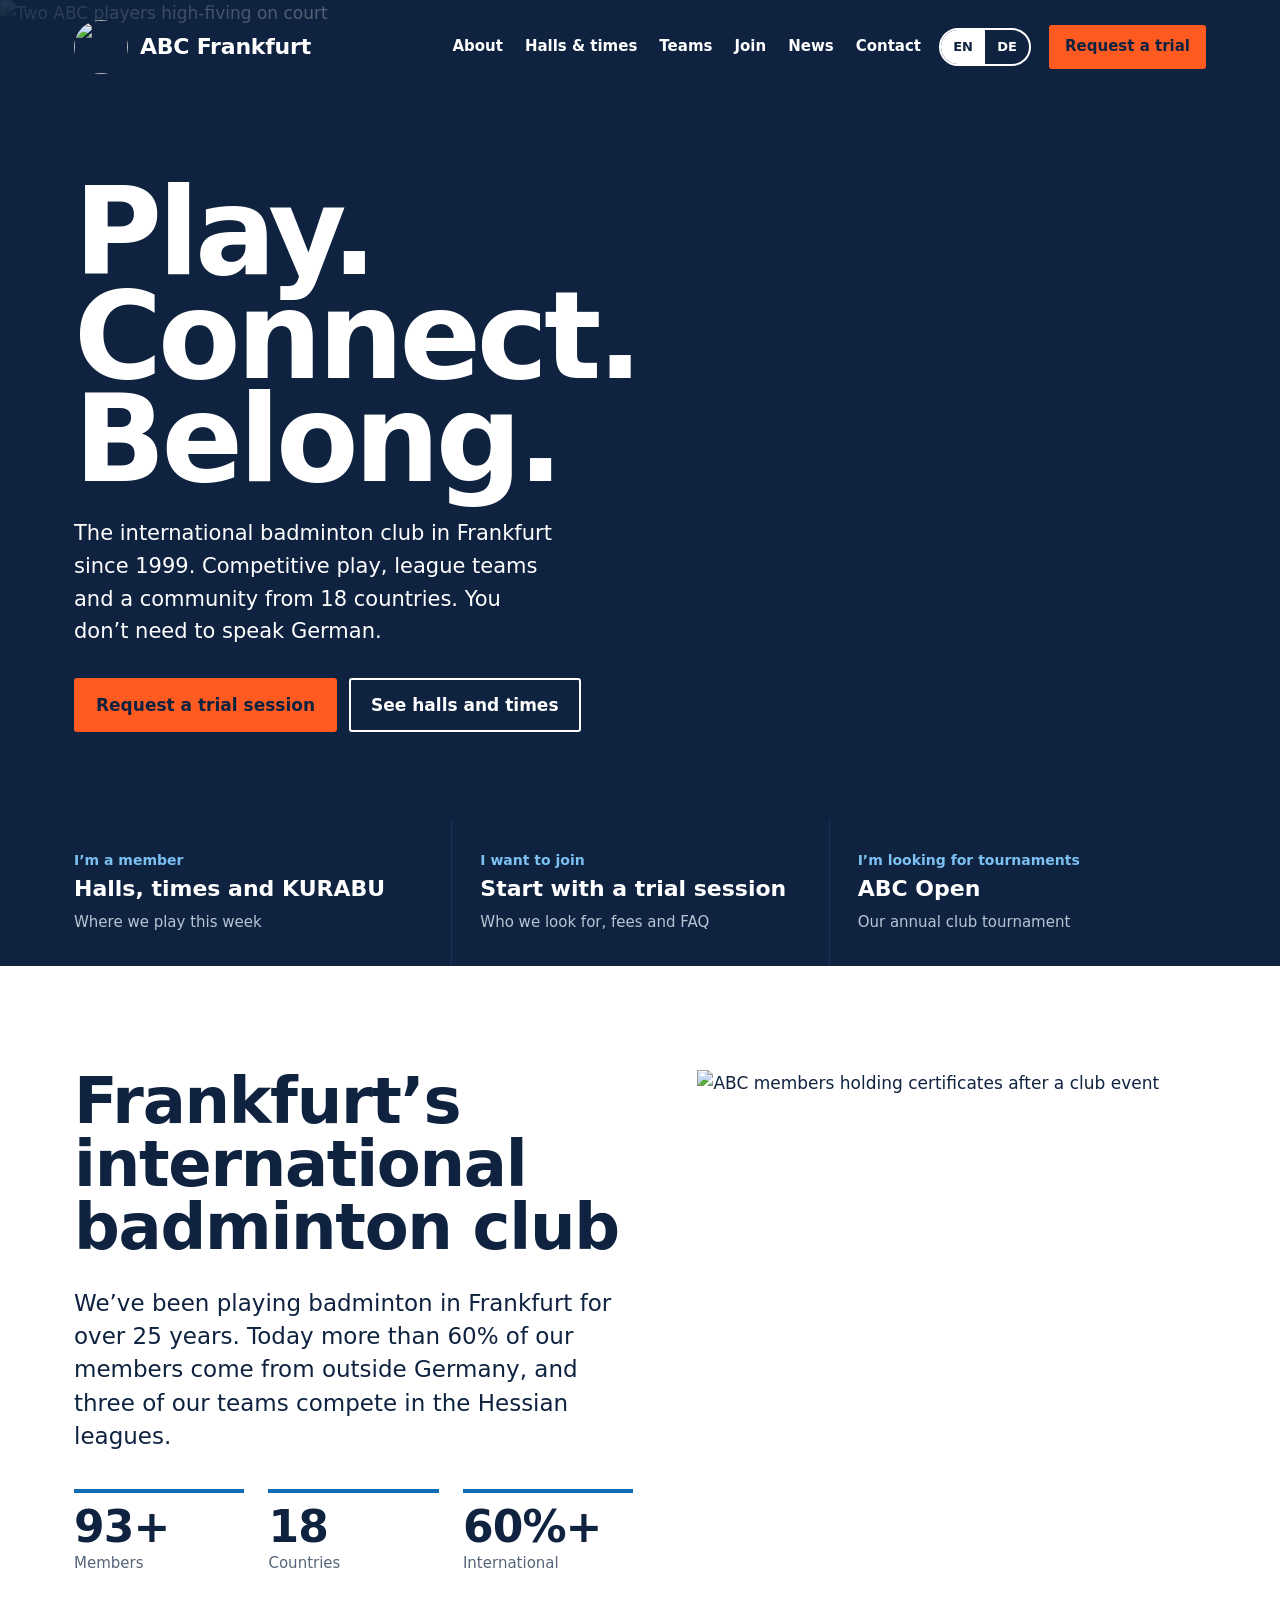
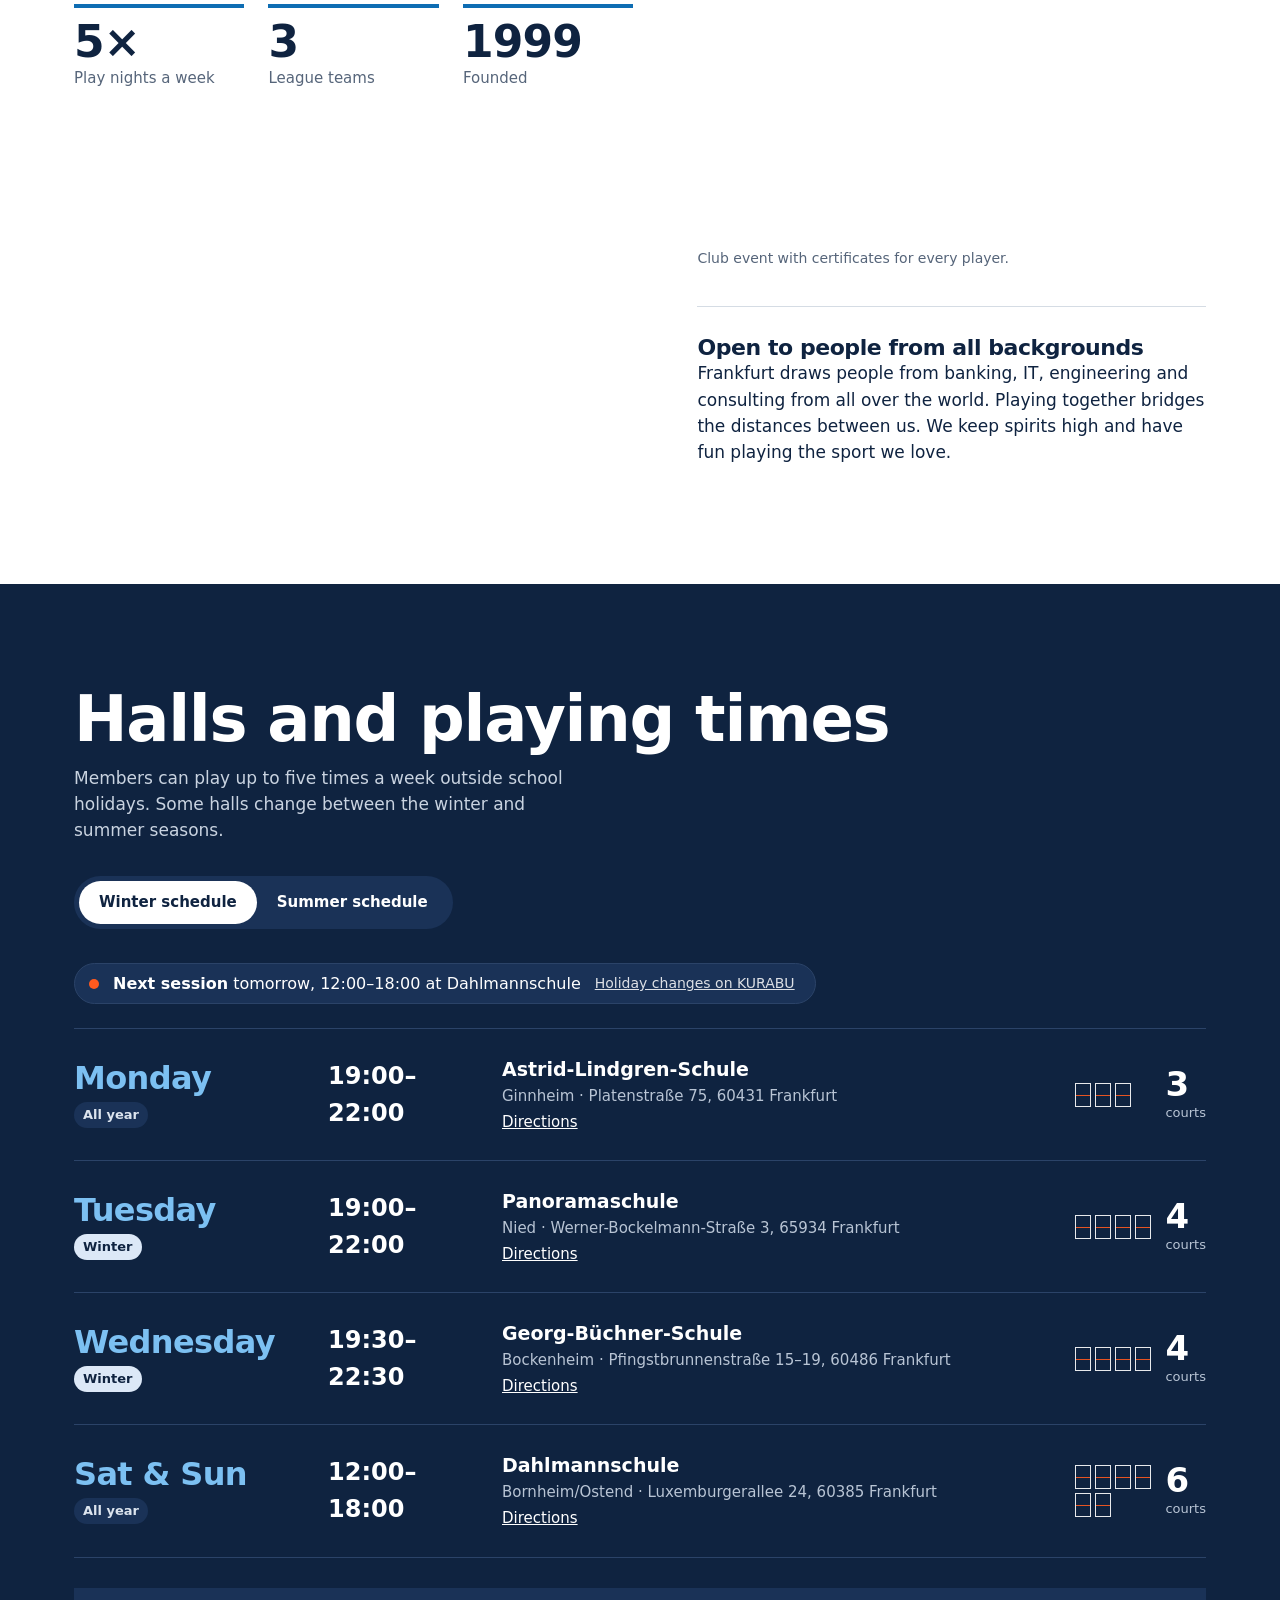
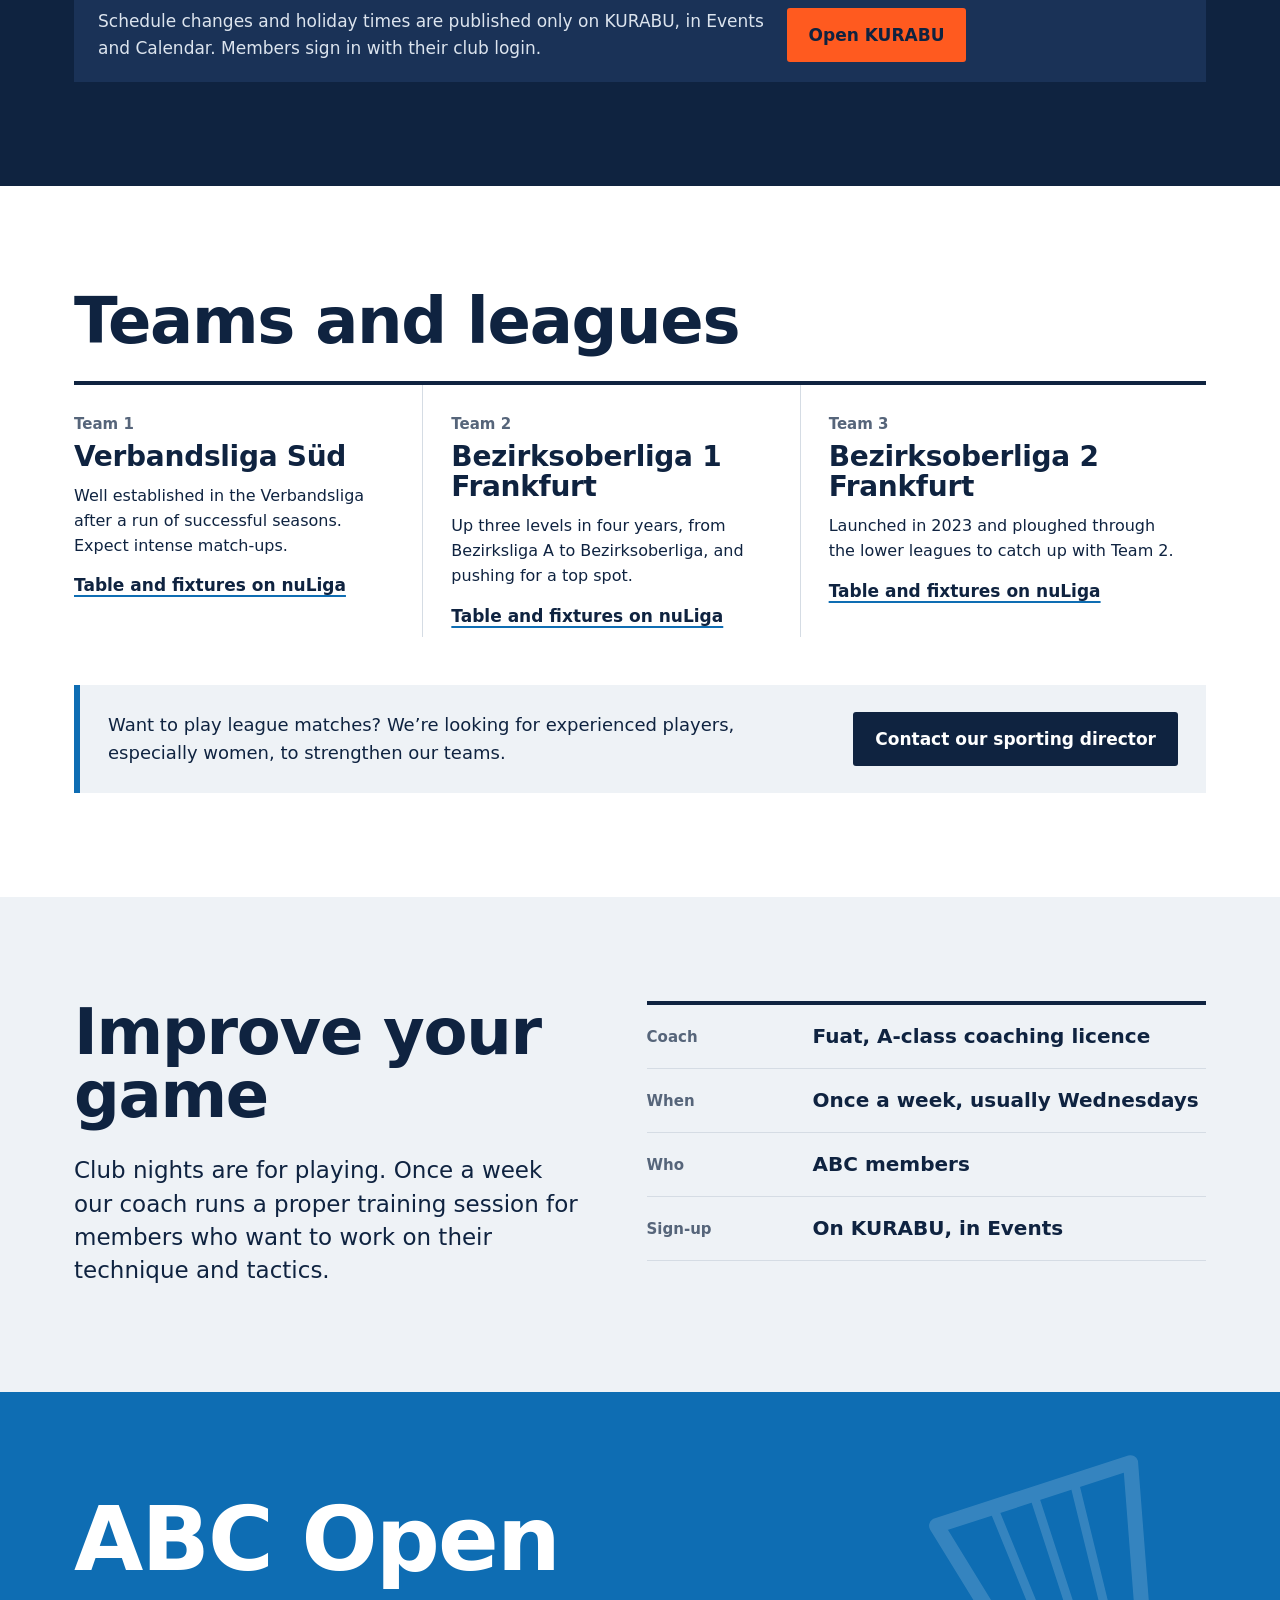
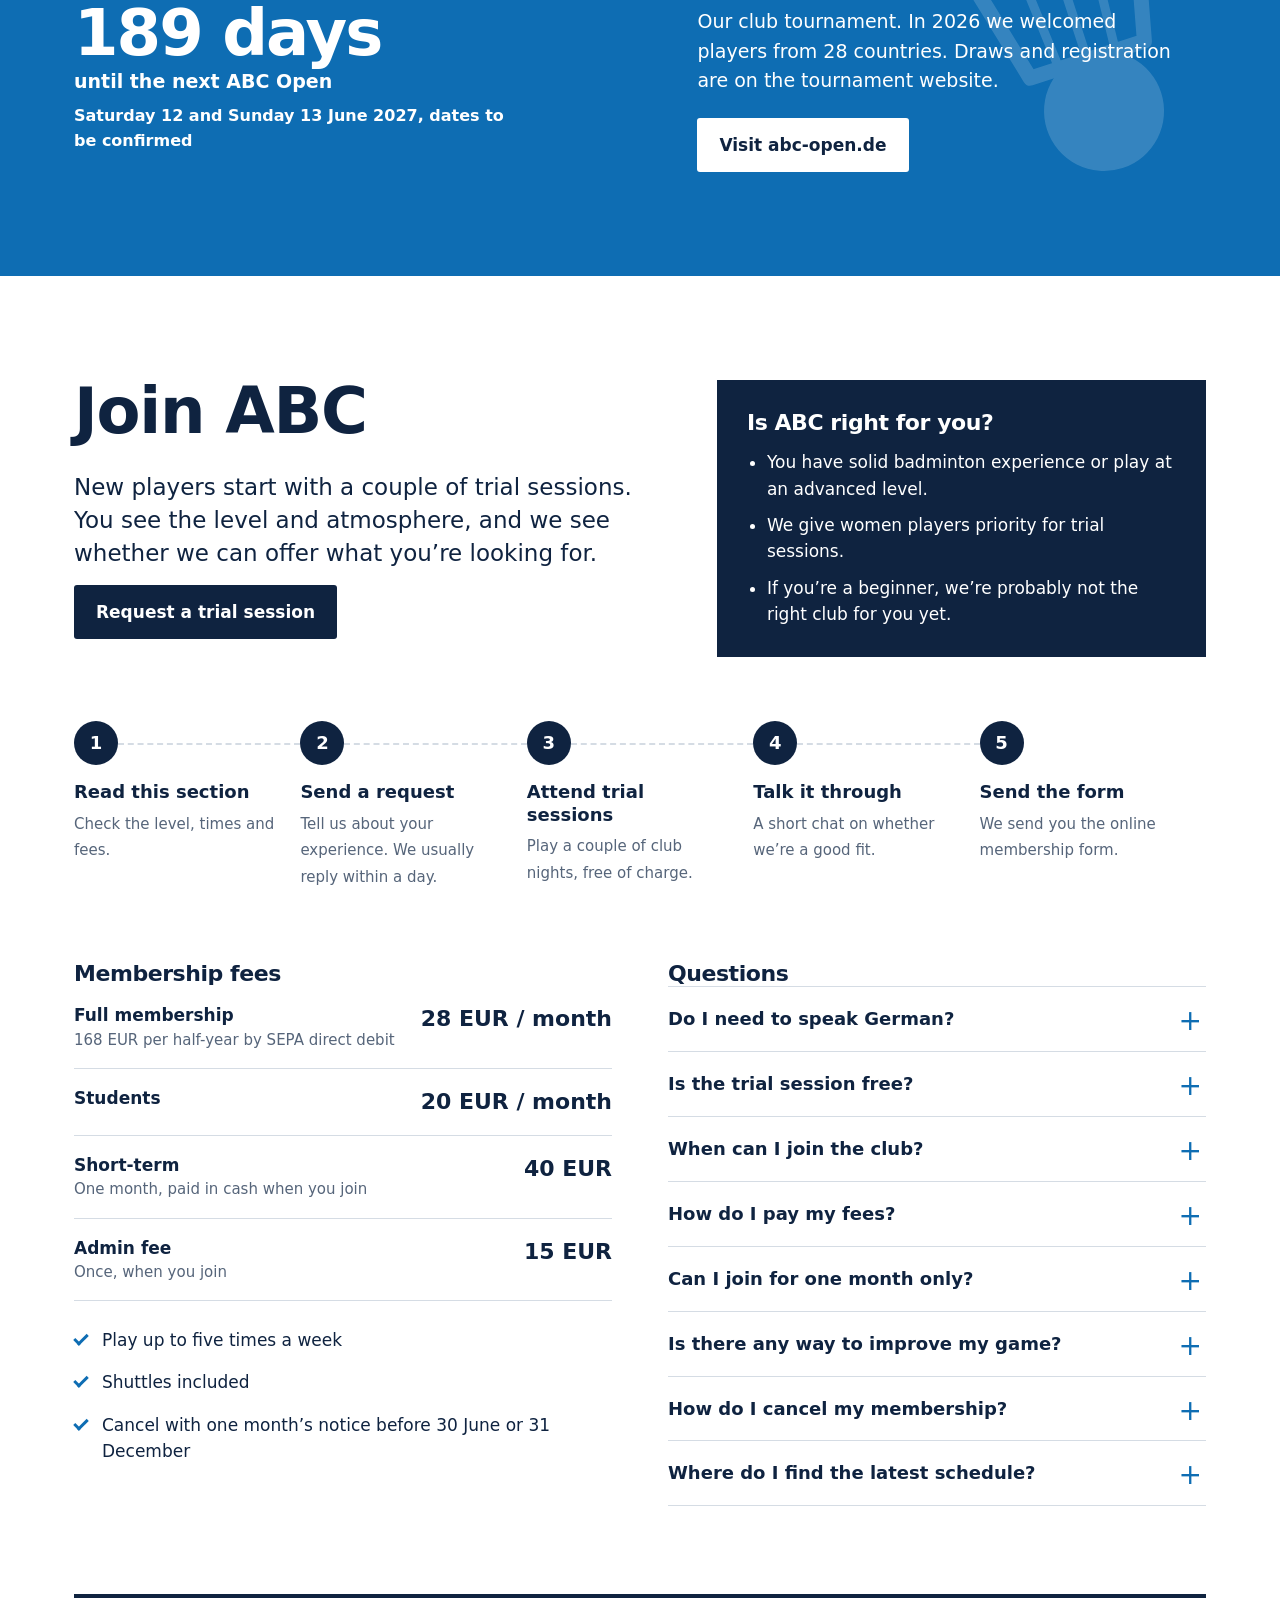
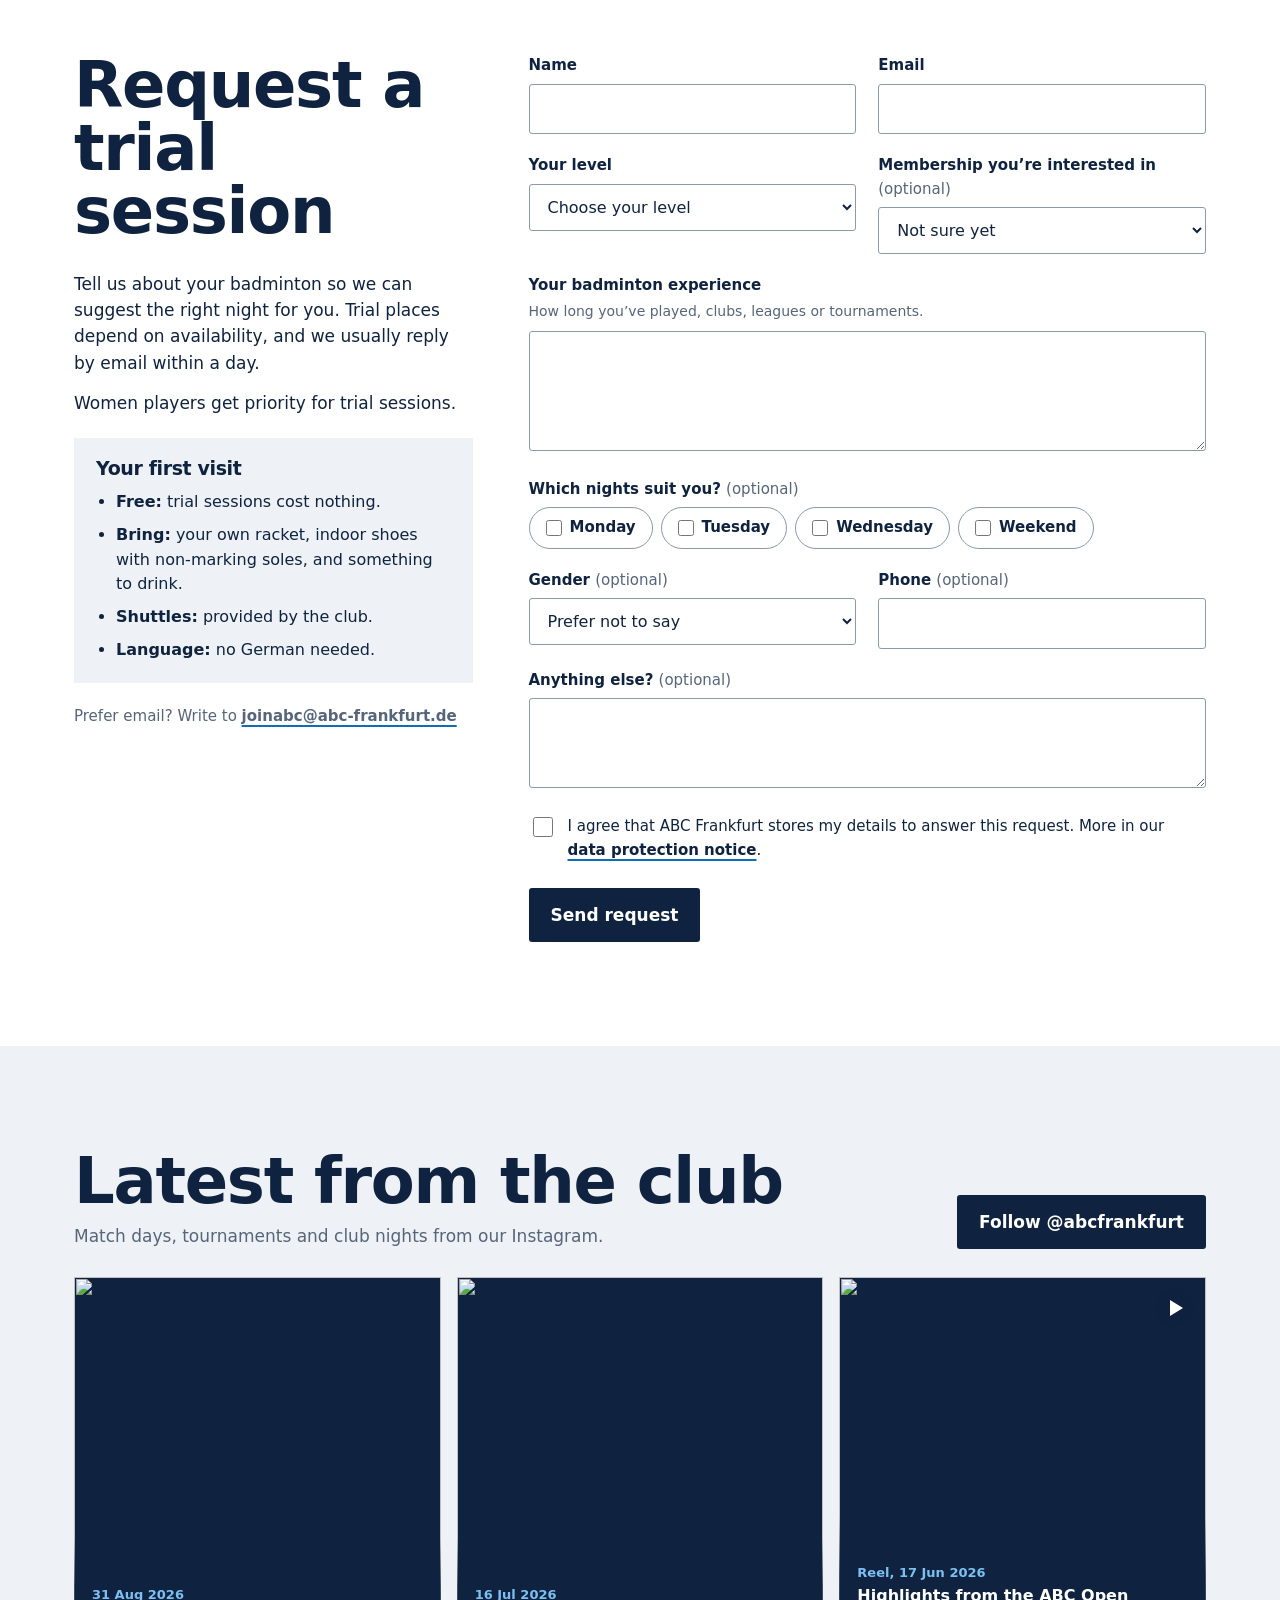
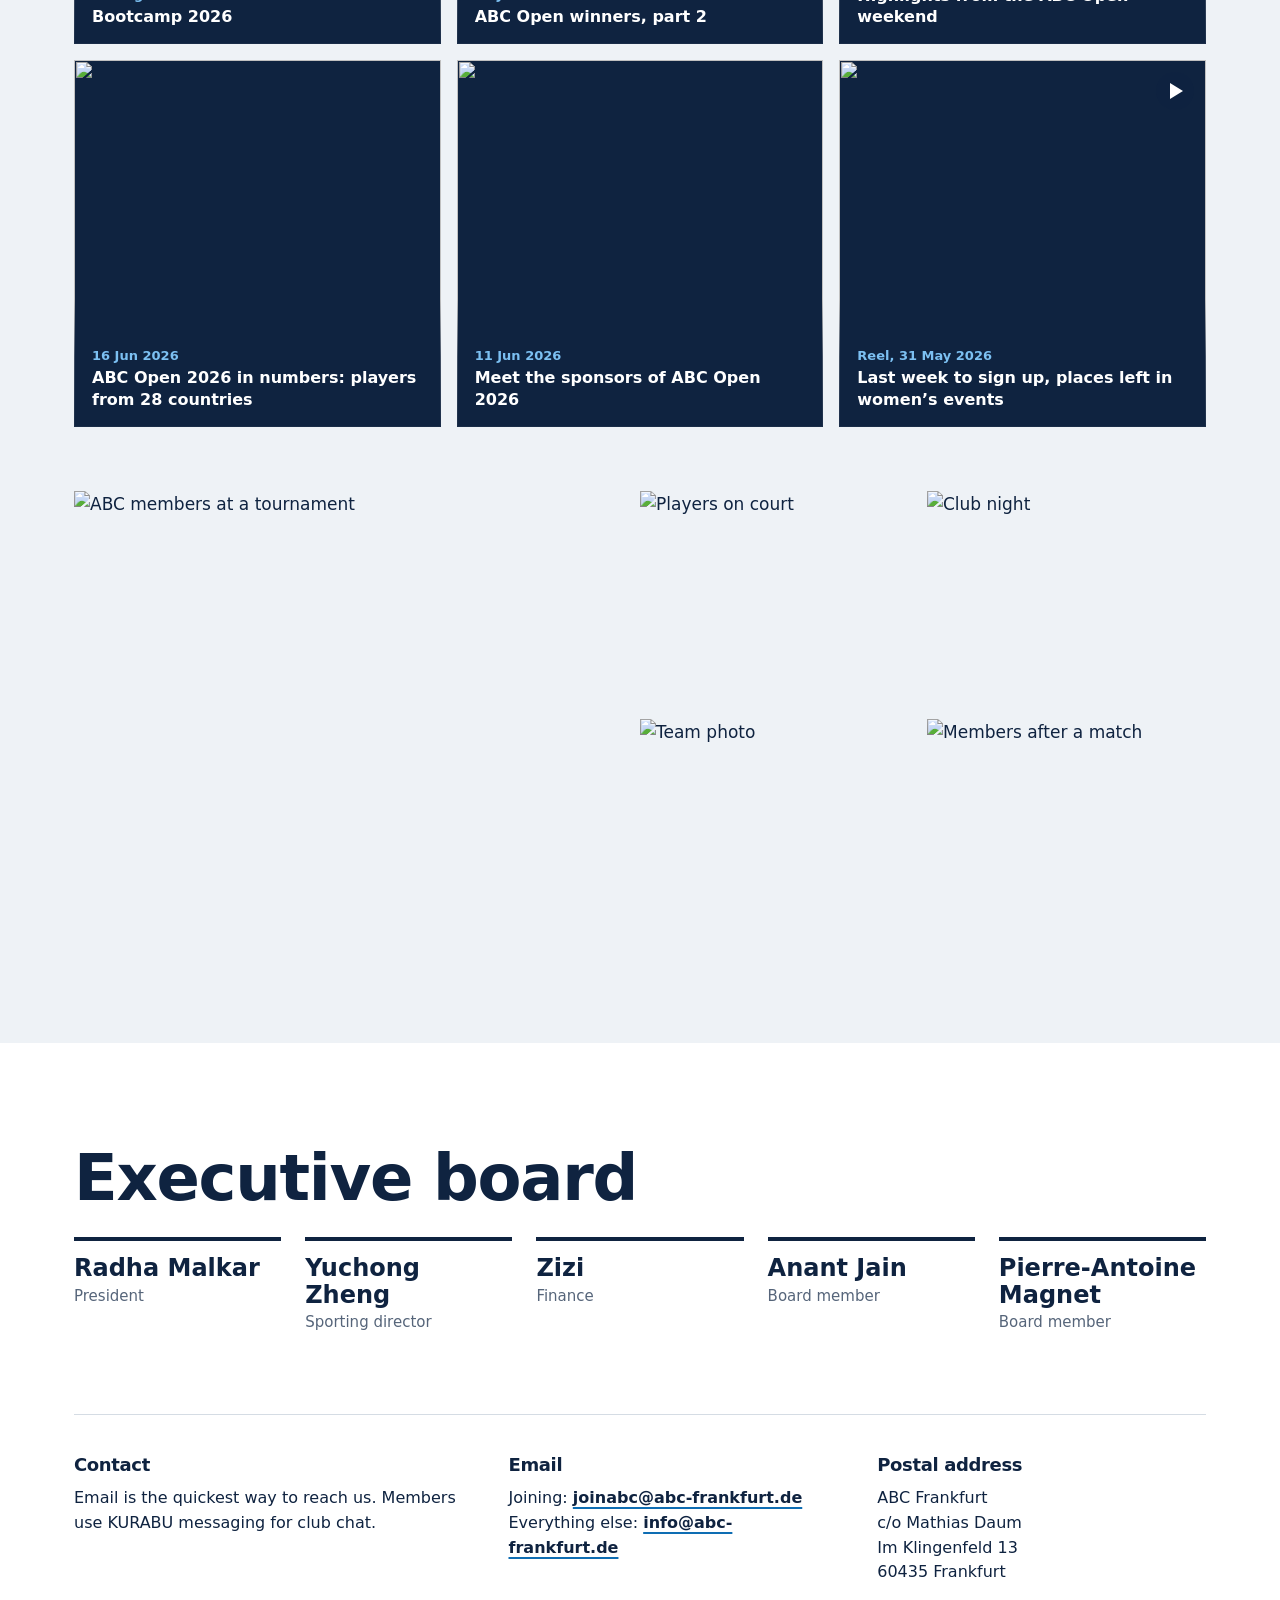
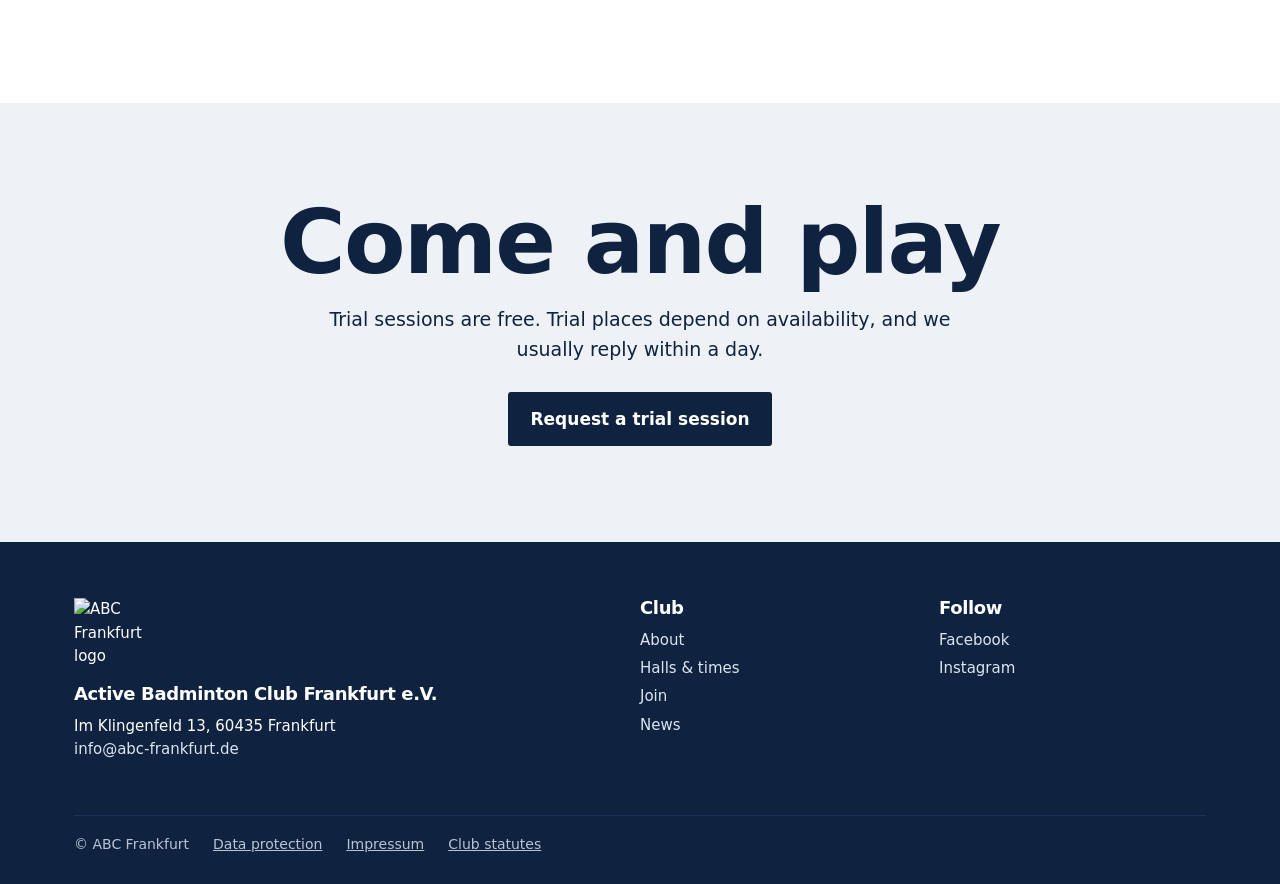
==== commit 6e666aeb: "Add files via upload" ====
--- a/index.html
+++ b/index.html
@@ -26,9 +26,9 @@
       <nav class="menu" aria-label="Main" data-aria-de="Hauptmenü">
         <a href="#about"><span class="l-en">About</span><span class="l-de">Über uns</span></a>
         <a href="#times"><span class="l-en">Halls &amp; times</span><span class="l-de">Hallen &amp; Zeiten</span></a>
-        <a href="#teams"><span class="l-en">Teams</span><span class="l-de">Mannschaften</span></a>
+        <a href="#teams"><span class="l-en">Teams</span><span class="l-de">Teams</span></a>
         <a href="#join"><span class="l-en">Join</span><span class="l-de">Mitmachen</span></a>
-        <a href="#news"><span class="l-en">News</span><span class="l-de">Neuigkeiten</span></a>
+        <a href="#news"><span class="l-en">News</span><span class="l-de">News</span></a>
         <a href="#contact"><span class="l-en">Contact</span><span class="l-de">Kontakt</span></a>
       </nav>
       <div class="lang-switch" role="group" aria-label="Language" data-aria-de="Sprache">
@@ -44,9 +44,8 @@
 <section class="hero" id="top">
   <img src="img/hero-high-five.jpg" alt="Two ABC players high-fiving on court" data-alt-de="Zwei ABC-Spielerinnen klatschen sich auf dem Feld ab" width="1536" height="1024">
   <div class="wrap">
-    <div class="tonight" id="tonight" hidden></div>
     <h1><span class="l-en"><span>Play.</span><span>Connect.</span><span>Belong.</span></span><span class="l-de"><span>Spielen.</span><span>Verbinden.</span><span>Dazugehören.</span></span></h1>
-    <p><span class="l-en">The international badminton club in Frankfurt since 1999. Competitive play, league teams and a community from 18 countries.</span><span class="l-de">Der internationale Badmintonverein in Frankfurt seit 1999. Ehrgeiziges Spiel, Ligamannschaften und eine Gemeinschaft aus 18 Ländern.</span></p>
+    <p><span class="l-en">The international badminton club in Frankfurt since 1999. Competitive play, league teams and a community from 18 countries. You don’t need to speak German.</span><span class="l-de">Der internationale Badmintonverein in Frankfurt seit 1999. Ehrgeiziges Spiel, Ligamannschaften und eine Gemeinschaft aus 18 Ländern. Deutschkenntnisse brauchst du nicht.</span></p>
     <div class="ctas">
       <a class="btn" href="#trial"><span class="l-en">Request a trial session</span><span class="l-de">Probetraining anfragen</span></a>
       <a class="btn line" href="#times"><span class="l-en">See halls and times</span><span class="l-de">Hallen und Zeiten ansehen</span></a>
@@ -56,8 +55,8 @@
 
 <nav class="routes" aria-label="Quick links" data-aria-de="Schnellzugriff">
   <div class="wrap">
-    <a href="#times"><small><span class="l-en">I’m a member</span><span class="l-de">Ich bin Mitglied</span></small><strong><span class="l-en">Halls, times and KURABU</span><span class="l-de">Hallen, Zeiten und KURABU</span></strong><span><span class="l-en">Where we play this week</span><span class="l-de">Wo wir diese Woche spielen</span></span></a>
-    <a href="#join"><small><span class="l-en">I want to join</span><span class="l-de">Ich möchte mitspielen</span></small><strong><span class="l-en">Start with a trial session</span><span class="l-de">Mit einem Probetraining starten</span></strong><span><span class="l-en">Who we look for, fees and FAQ</span><span class="l-de">Wen wir suchen, Beiträge und FAQ</span></span></a>
+    <a href="#times"><small><span class="l-en">I’m a member</span><span class="l-de">Ich bin Mitglied</span></small><strong><span class="l-en">Halls, times and KURABU</span><span class="l-de">Hallen, Zeiten, KURABU</span></strong><span><span class="l-en">Where we play this week</span><span class="l-de">Wo wir diese Woche spielen</span></span></a>
+    <a href="#join"><small><span class="l-en">I want to join</span><span class="l-de">Ich möchte mitspielen</span></small><strong><span class="l-en">Start with a trial session</span><span class="l-de">Probetraining anfragen</span></strong><span><span class="l-en">Who we look for, fees and FAQ</span><span class="l-de">Wen wir suchen, Beiträge und FAQ</span></span></a>
     <a href="#open"><small><span class="l-en">I’m looking for tournaments</span><span class="l-de">Ich suche Turniere</span></small><strong>ABC Open</strong><span><span class="l-en">Our annual club tournament</span><span class="l-de">Unser jährliches Vereinsturnier</span></span></a>
   </div>
 </nav>
@@ -98,6 +97,7 @@
         <button type="button" data-season="summer" aria-pressed="false"><span class="l-en">Summer schedule</span><span class="l-de">Sommerplan</span></button>
       </div>
     </div>
+    <div class="tonight" id="tonight" hidden></div>
     <ul class="fx">
       <li data-when="all" data-days="1"><div><div class="day"><span class="l-en">Monday</span><span class="l-de">Montag</span></div><span class="season"><span class="l-en">All year</span><span class="l-de">Ganzjährig</span></span></div><div class="time">19:00–22:00</div>
         <div class="hall"><strong>Astrid-Lindgren-Schule</strong><span>Ginnheim · Platenstraße 75, 60431 Frankfurt</span><a href="https://www.google.com/maps/search/?api=1&amp;query=Platenstra%C3%9Fe+75,+60431+Frankfurt"><span class="l-en">Directions</span><span class="l-de">Route</span></a></div>
@@ -140,21 +140,35 @@
   </div>
 </section>
 
-<section class="duo" id="open">
-  <div class="coach">
-    <h2><span class="l-en">Improve your game</span><span class="l-de">Besser werden</span></h2>
-    <p><span class="l-en">Our coach Fuat holds an A-class coaching licence and runs a coached session once a week, usually on Wednesdays.</span><span class="l-de">Unser Trainer Fuat hat eine A-Lizenz und leitet einmal pro Woche ein Training, meistens mittwochs.</span></p>
-    <p><span class="l-en">Members sign up for coached sessions through KURABU.</span><span class="l-de">Mitglieder melden sich über KURABU zum Training an.</span></p>
-  </div>
-  <div class="open">
-    <svg class="shuttle" viewBox="0 0 100 110" aria-hidden="true"><path d="M30 64 16 6h68L70 64z" fill="none" stroke="#fff" stroke-width="5" stroke-linejoin="round"/><path d="M40 62 36 8M60 62l4-54M50 62V6" stroke="#fff" stroke-width="3"/><circle cx="50" cy="82" r="20" fill="#fff"/></svg>
-    <h2>ABC Open</h2>
-    <div class="cd" id="open-count" data-start="2027-06-12" data-end="2027-06-13">
-      <p class="cd-line" id="cd-line"><span class="l-en">Next ABC Open: 12–13 June 2027</span><span class="l-de">Nächstes ABC Open: 12.–13. Juni 2027</span></p>
-      <p class="cd-date" id="cd-date"><span class="l-en">Saturday 12 and Sunday 13 June 2027, dates to be confirmed</span><span class="l-de">Samstag, 12., und Sonntag, 13. Juni 2027, Termin noch nicht bestätigt</span></p>
-    </div>
-    <p><span class="l-en">Our club tournament. In 2026 we welcomed players from 28 countries. Draws and registration are on the tournament website.</span><span class="l-de">Unser Vereinsturnier. 2026 waren Spielerinnen und Spieler aus 28 Ländern dabei. Auslosung und Anmeldung findest du auf der Turnierwebsite.</span></p>
-    <a class="btn navy" href="http://abc-open.de/"><span class="l-en">Visit abc-open.de</span><span class="l-de">Zu abc-open.de</span></a>
+<section class="sec training" id="training">
+  <div class="wrap train">
+    <div>
+      <h2><span class="l-en">Improve your game</span><span class="l-de">Besser werden</span></h2>
+      <p class="lead"><span class="l-en">Club nights are for playing. Once a week our coach runs a proper training session for members who want to work on their technique and tactics.</span><span class="l-de">Die Vereinsabende sind zum Spielen da. Einmal pro Woche leitet unser Trainer ein richtiges Training für Mitglieder, die an Technik und Taktik arbeiten wollen.</span></p>
+    </div>
+    <dl class="facts">
+      <div><dt><span class="l-en">Coach</span><span class="l-de">Trainer</span></dt><dd><span class="l-en">Fuat, A-class coaching licence</span><span class="l-de">Fuat, A-Trainerlizenz</span></dd></div>
+      <div><dt><span class="l-en">When</span><span class="l-de">Wann</span></dt><dd><span class="l-en">Once a week, usually Wednesdays</span><span class="l-de">Einmal pro Woche, meistens mittwochs</span></dd></div>
+      <div><dt><span class="l-en">Who</span><span class="l-de">Für wen</span></dt><dd><span class="l-en">ABC members</span><span class="l-de">ABC-Mitglieder</span></dd></div>
+      <div><dt><span class="l-en">Sign-up</span><span class="l-de">Anmeldung</span></dt><dd><span class="l-en">On KURABU, in Events</span><span class="l-de">In KURABU unter Events</span></dd></div>
+    </dl>
+  </div>
+</section>
+
+<section class="open" id="open">
+  <svg class="shuttle" viewBox="0 0 100 110" aria-hidden="true"><path d="M30 64 16 6h68L70 64z" fill="none" stroke="#fff" stroke-width="5" stroke-linejoin="round"/><path d="M40 62 36 8M60 62l4-54M50 62V6" stroke="#fff" stroke-width="3"/><circle cx="50" cy="82" r="20" fill="#fff"/></svg>
+  <div class="wrap open-in">
+    <div>
+      <h2>ABC Open</h2>
+      <div class="cd" id="open-count" data-start="2027-06-12" data-end="2027-06-13">
+        <p class="cd-line" id="cd-line"><span class="l-en">Next ABC Open: 12–13 June 2027</span><span class="l-de">Nächstes ABC Open: 12.–13. Juni 2027</span></p>
+        <p class="cd-date" id="cd-date"><span class="l-en">Saturday 12 and Sunday 13 June 2027, dates to be confirmed</span><span class="l-de">Samstag, 12., und Sonntag, 13. Juni 2027, Termin noch nicht bestätigt</span></p>
+      </div>
+    </div>
+    <div>
+      <p><span class="l-en">Our club tournament. In 2026 we welcomed players from 28 countries. Draws and registration are on the tournament website.</span><span class="l-de">Unser Vereinsturnier. 2026 waren Spielerinnen und Spieler aus 28 Ländern dabei. Auslosung und Anmeldung findest du auf der Turnierwebsite.</span></p>
+      <a class="btn" href="http://abc-open.de/"><span class="l-en">Visit abc-open.de</span><span class="l-de">Zu abc-open.de</span></a>
+    </div>
   </div>
 </section>
 
@@ -178,8 +192,8 @@
 
     <ol class="steps" aria-label="How to join" data-aria-de="So wirst du Mitglied">
       <li><strong><span class="l-en">Read this section</span><span class="l-de">Diesen Abschnitt lesen</span></strong><span><span class="l-en">Check the level, times and fees.</span><span class="l-de">Niveau, Zeiten und Beiträge prüfen.</span></span></li>
-      <li><strong><span class="l-en">Send a request</span><span class="l-de">Anfrage senden</span></strong><span><span class="l-en">Tell us about your experience, leagues and tournaments.</span><span class="l-de">Erzähl uns von deiner Erfahrung, Ligen und Turnieren.</span></span></li>
-      <li><strong><span class="l-en">Attend trial sessions</span><span class="l-de">Probetrainings besuchen</span></strong><span><span class="l-en">Play a couple of club nights.</span><span class="l-de">Ein paar Vereinsabende mitspielen.</span></span></li>
+      <li><strong><span class="l-en">Send a request</span><span class="l-de">Anfrage senden</span></strong><span><span class="l-en">Tell us about your experience. We usually reply within a day.</span><span class="l-de">Erzähl uns von deiner Erfahrung. Wir antworten meist innerhalb eines Tages.</span></span></li>
+      <li><strong><span class="l-en">Attend trial sessions</span><span class="l-de">Probetrainings besuchen</span></strong><span><span class="l-en">Play a couple of club nights, free of charge.</span><span class="l-de">Ein paar Vereinsabende kostenlos mitspielen.</span></span></li>
       <li><strong><span class="l-en">Talk it through</span><span class="l-de">Kurzes Gespräch</span></strong><span><span class="l-en">A short chat on whether we’re a good fit.</span><span class="l-de">Wir besprechen, ob wir zusammenpassen.</span></span></li>
       <li><strong><span class="l-en">Send the form</span><span class="l-de">Formular senden</span></strong><span><span class="l-en">We send you the online membership form.</span><span class="l-de">Wir schicken dir den Online-Mitgliedsantrag.</span></span></li>
     </ol>
@@ -201,6 +215,8 @@
       </div>
       <div class="faq">
         <h3><span class="l-en">Questions</span><span class="l-de">Fragen</span></h3>
+        <details><summary><span class="l-en">Do I need to speak German?</span><span class="l-de">Muss ich Deutsch sprechen?</span></summary><p><span class="l-en">No, not at all. Most of our members moved to Frankfurt from abroad, and English works fine on and off court.</span><span class="l-de">Nein, überhaupt nicht. Die meisten unserer Mitglieder sind aus dem Ausland nach Frankfurt gezogen, und Englisch funktioniert auf und neben dem Feld problemlos.</span></p></details>
+        <details><summary><span class="l-en">Is the trial session free?</span><span class="l-de">Ist das Probetraining kostenlos?</span></summary><p><span class="l-en">Yes. Bring your own racket and indoor shoes; we provide the shuttles.</span><span class="l-de">Ja. Bring deinen eigenen Schläger und Hallenschuhe mit, die Bälle stellen wir.</span></p></details>
         <details><summary><span class="l-en">When can I join the club?</span><span class="l-de">Wann kann ich Mitglied werden?</span></summary><p><span class="l-en">Only after attending trial sessions. If we agree we’re a good fit, we send you everything you need to join.</span><span class="l-de">Erst nach deinen Probetrainings. Wenn wir gut zusammenpassen, schicken wir dir alles, was du zum Eintritt brauchst.</span></p></details>
         <details><summary><span class="l-en">How do I pay my fees?</span><span class="l-de">Wie zahle ich meine Beiträge?</span></summary><p><span class="l-en">We collect fees by SEPA direct debit at the start of each half-year, in January and July. For full members that’s 168 EUR per half-year.</span><span class="l-de">Wir ziehen die Beiträge zu Beginn jedes Halbjahres im Januar und Juli per SEPA-Lastschrift ein. Für Vollmitglieder sind das 168 EUR pro Halbjahr.</span></p></details>
         <details><summary><span class="l-en">Can I join for one month only?</span><span class="l-de">Kann ich nur für einen Monat Mitglied werden?</span></summary><p><span class="l-en">Yes. If you’re in Frankfurt for a short time, join as a short-term member for 40 EUR, paid up front, plus the 15 EUR admin fee. You can renew it month by month.</span><span class="l-de">Ja. Wenn du nur kurz in Frankfurt bist, wirst du Kurzzeitmitglied für 40 EUR, im Voraus zu zahlen, plus 15 EUR Aufnahmegebühr. Du kannst monatlich verlängern.</span></p></details>
@@ -213,11 +229,20 @@
     <div class="trial" id="trial">
       <div class="aside">
         <h2><span class="l-en">Request a trial session</span><span class="l-de">Probetraining anfragen</span></h2>
-        <p><span class="l-en">Tell us about your badminton so we can suggest the right night for you. We get many requests, so we offer trial places depending on availability and reply by email.</span><span class="l-de">Erzähl uns von deinem Badminton, damit wir dir den passenden Abend vorschlagen können. Wir erhalten viele Anfragen, vergeben Probetrainings je nach Verfügbarkeit und antworten per E-Mail.</span></p>
+        <p><span class="l-en">Tell us about your badminton so we can suggest the right night for you. Trial places depend on availability, and we usually reply by email within a day.</span><span class="l-de">Erzähl uns von deinem Badminton, damit wir dir den passenden Abend vorschlagen können. Probetrainings vergeben wir je nach Verfügbarkeit und antworten meist innerhalb eines Tages per E-Mail.</span></p>
         <p><span class="l-en">Women players get priority for trial sessions.</span><span class="l-de">Spielerinnen bekommen bei Probetrainings Vorrang.</span></p>
+        <div class="first-visit">
+          <h3><span class="l-en">Your first visit</span><span class="l-de">Dein erster Besuch</span></h3>
+          <ul>
+            <li><span class="l-en"><b>Free:</b> trial sessions cost nothing.</span><span class="l-de"><b>Kostenlos:</b> Probetrainings kosten nichts.</span></li>
+            <li><span class="l-en"><b>Bring:</b> your own racket, indoor shoes with non-marking soles, and something to drink.</span><span class="l-de"><b>Mitbringen:</b> deinen eigenen Schläger, Hallenschuhe mit nicht abfärbenden Sohlen und etwas zu trinken.</span></li>
+            <li><span class="l-en"><b>Shuttles:</b> provided by the club.</span><span class="l-de"><b>Bälle:</b> stellt der Verein.</span></li>
+            <li><span class="l-en"><b>Language:</b> no German needed.</span><span class="l-de"><b>Sprache:</b> Deutschkenntnisse sind nicht nötig.</span></li>
+          </ul>
+        </div>
         <small><span class="l-en">Prefer email? Write to</span><span class="l-de">Lieber per E-Mail? Schreib an</span> <a class="link" href="mailto:joinabc@abc-frankfurt.de">joinabc@abc-frankfurt.de</a></small>
       </div>
-      <form class="tf" id="trial-form" novalidate>
+      <form class="tf" id="trial-form" action="https://formspree.io/f/mjyyvnnv" method="POST">
         <div>
           <label for="tf-name"><span class="l-en">Name</span><span class="l-de">Name</span></label>
           <input id="tf-name" name="name" type="text" autocomplete="name" required>
@@ -281,7 +306,7 @@
           <label for="tf-msg"><span class="l-en">Anything else?</span><span class="l-de">Sonst noch etwas?</span> <span class="opt"><span class="l-en">(optional)</span><span class="l-de">(optional)</span></span></label>
           <textarea id="tf-msg" name="message" style="min-height:90px"></textarea>
         </div>
-        <div class="hp" aria-hidden="true"><label for="tf-web">Leave this empty</label><input id="tf-web" name="website" type="text" tabindex="-1" autocomplete="off"></div>
+        <div class="hp" aria-hidden="true"><label for="tf-web">Leave this empty</label><input id="tf-web" name="_gotcha" type="text" tabindex="-1" autocomplete="off"></div>
         <div class="full">
           <label class="consent"><input id="tf-consent" name="consent" type="checkbox" required><span><span class="l-en">I agree that ABC Frankfurt stores my details to answer this request. More in our</span><span class="l-de">Ich bin einverstanden, dass ABC Frankfurt meine Angaben zur Bearbeitung dieser Anfrage speichert. Mehr dazu in unserer</span> <a class="link" href="https://abc-frankfurt.de/datenschutz/"><span class="l-en">data protection notice</span><span class="l-de">Datenschutzerklärung</span></a>.</span></label>
           <div class="err" id="tf-consent-err"><span class="l-en">Tick this box so we can process your request.</span><span class="l-de">Bitte bestätige dies, damit wir deine Anfrage bearbeiten können.</span></div>
@@ -327,8 +352,8 @@
       <li><strong>Radha Malkar</strong><span><span class="l-en">President</span><span class="l-de">Vorsitz</span></span></li>
       <li><strong>Yuchong Zheng</strong><span><span class="l-en">Sporting director</span><span class="l-de">Sportliche Leitung</span></span></li>
       <li><strong>Zizi</strong><span><span class="l-en">Finance</span><span class="l-de">Finanzen</span></span></li>
-      <li><strong>Anant</strong><span><span class="l-en">Board member</span><span class="l-de">Vorstandsmitglied</span></span></li>
-      <li><strong>Pierre</strong><span><span class="l-en">Board member</span><span class="l-de">Vorstandsmitglied</span></span></li>
+      <li><strong>Anant Jain</strong><span><span class="l-en">Board member</span><span class="l-de">Vorstandsmitglied</span></span></li>
+      <li><strong>Pierre-Antoine Magnet</strong><span><span class="l-en">Board member</span><span class="l-de">Vorstandsmitglied</span></span></li>
     </ul>
     <div class="contact">
       <div><h3><span class="l-en">Contact</span><span class="l-de">Kontakt</span></h3><p><span class="l-en">Email is the quickest way to reach us. Members use KURABU messaging for club chat.</span><span class="l-de">Per E-Mail erreichst du uns am schnellsten. Mitglieder nutzen für den Vereinschat die Nachrichten in KURABU.</span></p></div>
@@ -341,7 +366,7 @@
 <section class="final">
   <div class="wrap">
     <h2><span class="l-en">Come and play</span><span class="l-de">Komm und spiel mit</span></h2>
-    <p><span class="l-en">We get many requests, so we offer trial places depending on availability and reply by email.</span><span class="l-de">Wir erhalten viele Anfragen, vergeben Probetrainings je nach Verfügbarkeit und antworten per E-Mail.</span></p>
+    <p><span class="l-en">Trial sessions are free. Trial places depend on availability, and we usually reply within a day.</span><span class="l-de">Probetrainings sind kostenlos. Wir vergeben Plätze je nach Verfügbarkeit und antworten meist innerhalb eines Tages.</span></p>
     <a class="btn navy" href="#trial"><span class="l-en">Request a trial session</span><span class="l-de">Probetraining anfragen</span></a>
   </div>
 </section>
--- a/styles.css
+++ b/styles.css
@@ -0,0 +1,350 @@
+/* Archivo, self-hosted (SIL Open Font License, see fonts/OFL.txt) */
+@font-face{font-family:"Archivo";font-style:normal;font-weight:400 900;font-stretch:62% 125%;font-display:swap;
+  src:url(fonts/archivo-latin-ext.woff2) format("woff2");
+  unicode-range:U+0100-02BA,U+02BD-02C5,U+02C7-02CC,U+02CE-02D7,U+02DD-02FF,U+0304,U+0308,U+0329,U+1D00-1DBF,U+1E00-1E9F,U+1EF2-1EFF,U+2020,U+20A0-20AB,U+20AD-20C0,U+2113,U+2C60-2C7F,U+A720-A7FF}
+@font-face{font-family:"Archivo";font-style:normal;font-weight:400 900;font-stretch:62% 125%;font-display:swap;
+  src:url(fonts/archivo-latin.woff2) format("woff2");
+  unicode-range:U+0000-00FF,U+0131,U+0152-0153,U+02BB-02BC,U+02C6,U+02DA,U+02DC,U+0304,U+0308,U+0329,U+2000-206F,U+20AC,U+2122,U+2191,U+2193,U+2212,U+2215,U+FEFF,U+FFFD}
+
+:root{
+  --navy:#0F2340; --navy-2:#1A3257; --pop:#FF5A1F; --pop-dk:#C63F0C; --blue:#0E6DB3; --blue-lt:#7CC0F2;
+  --paper:#FFFFFF; --mist:#EEF2F6; --line:#D5DCE4; --muted:#56657A;
+  --wrap:1180px;
+}
+*,*::before,*::after{box-sizing:border-box}
+html{-webkit-text-size-adjust:100%}
+@media (prefers-reduced-motion:no-preference){html{scroll-behavior:smooth}}
+body{margin:0;font-family:"Archivo",system-ui,sans-serif;font-stretch:100%;color:var(--navy);background:var(--paper);line-height:1.55;font-size:17px;-webkit-font-smoothing:antialiased}
+img{display:block;max-width:100%}
+a{color:inherit}
+:focus-visible{outline:3px solid var(--pop);outline-offset:3px}
+.skip{position:absolute;left:-999px}.skip:focus{left:12px;top:12px;z-index:99;background:#fff;padding:8px 12px}
+.wrap{max-width:var(--wrap);margin:0 auto;padding:0 24px}
+h1,h2,h3{font-stretch:103%;font-weight:720;letter-spacing:-.02em;line-height:.98;margin:0}
+h2{font-size:clamp(38px,5.2vw,64px);margin-bottom:28px}
+h3{font-size:22px;line-height:1.15;font-stretch:101%}
+p{margin:0 0 14px;max-width:62ch}
+.lead{font-size:clamp(19px,2vw,23px);line-height:1.45}
+.btn{display:inline-block;font-weight:800;text-decoration:none;padding:14px 22px;border-radius:3px;background:var(--pop);color:var(--navy);font-stretch:102%}
+.btn:hover{background:#ff7442}
+.btn.line{background:transparent;color:#fff;box-shadow:inset 0 0 0 2px #fff}
+.btn.line:hover{background:#fff;color:var(--navy)}
+.btn.navy{background:var(--navy);color:#fff}.btn.navy:hover{background:var(--navy-2)}
+.link{font-weight:700;text-decoration:underline;text-decoration-color:var(--blue);text-decoration-thickness:2px;text-underline-offset:4px}
+.sec{padding:104px 0}
+.sec.tint{background:var(--mist)}
+
+/* Header */
+.top{position:absolute;inset:0 0 auto;z-index:10;color:#fff}
+.top .wrap{display:flex;align-items:center;justify-content:space-between;gap:24px;padding-top:20px;padding-bottom:20px}
+.brand{text-decoration:none;display:flex;align-items:center;gap:12px}
+.brand img{width:54px;height:54px;flex:none;border-radius:50%}
+.brand b{white-space:nowrap;font-stretch:106%;font-weight:780;font-size:22px;letter-spacing:-.01em}
+.brand span{font-size:12px;opacity:.8;line-height:1.2;max-width:15ch}
+.menu{display:flex;gap:22px;font-size:15px;font-weight:600}
+.menu a{text-decoration:none}.menu a:hover{color:var(--blue-lt)}
+.top .btn{padding:10px 16px;font-size:15px}
+
+/* Hero */
+.hero{position:relative;min-height:min(820px,94vh);display:flex;align-items:flex-end;background:var(--navy);color:#fff;overflow:hidden}
+.hero img{position:absolute;inset:0;width:100%;height:100%;object-fit:cover;object-position:60% 30%}
+.hero::after{content:"";position:absolute;inset:0;background:linear-gradient(90deg,rgba(15,35,64,.92) 0,rgba(15,35,64,.55) 45%,rgba(15,35,64,.05) 80%)}
+.hero .wrap{position:relative;z-index:2;width:100%;padding-bottom:88px;padding-top:150px}
+.hero h1{font-weight:760;font-size:clamp(56px,9.4vw,128px);font-stretch:106%;line-height:.86;letter-spacing:-.035em;margin-bottom:26px}
+.hero h1 span{display:block}
+.hero p{font-size:clamp(18px,1.8vw,21px);max-width:36ch;margin-bottom:30px}
+.hero .ctas{display:flex;flex-wrap:wrap;gap:12px}
+
+/* Routes */
+.routes{background:var(--navy);color:#fff}
+.routes .wrap{display:grid;grid-template-columns:repeat(3,1fr)}
+.routes a{text-decoration:none;padding:30px 28px 32px;border-left:1px solid var(--navy-2);display:block}
+.routes a:first-child{border-left:0;padding-left:0}
+.routes a:hover strong{text-decoration:underline;text-decoration-color:var(--blue-lt);text-underline-offset:5px}
+.routes small{display:block;color:var(--blue-lt);font-weight:700;font-size:14px;margin-bottom:4px}
+.routes strong{display:block;font-size:22px;font-stretch:102%;line-height:1.2;margin-bottom:6px}
+.routes span{color:#B8C4D4;font-size:15px}
+
+/* About */
+.about{display:grid;grid-template-columns:1.1fr 1fr;gap:64px;align-items:start}
+.stats{display:grid;grid-template-columns:repeat(3,1fr);gap:28px 24px;margin-top:36px}
+.stats div{border-top:4px solid var(--blue);padding-top:12px}
+.stats strong{display:block;font-size:44px;font-stretch:104%;font-weight:720;line-height:1;letter-spacing:-.02em}
+.stats span{color:var(--muted);font-size:15px}
+.about figure{margin:0}
+.about figure img{width:100%;aspect-ratio:4/3;object-fit:cover}
+.about figcaption{font-size:14px;color:var(--muted);margin-top:10px}
+.values{margin-top:36px;padding-top:28px;border-top:1px solid var(--line)}
+
+/* Fixture board */
+.board{background:var(--navy);color:#fff}
+.board h2{color:#fff}
+.board-intro{display:flex;justify-content:space-between;align-items:flex-end;gap:32px;flex-wrap:wrap;margin-bottom:34px}
+.board-intro p{color:#C9D3E0;max-width:48ch;margin:0}.board-intro h2{margin-bottom:14px}
+.fx{list-style:none;margin:0;padding:0;border-top:1px solid #2B4368}
+.fx li{display:grid;grid-template-columns:230px 150px 1fr 220px;gap:24px;align-items:center;padding:26px 0;border-bottom:1px solid #2B4368}
+.fx .day{font-size:32px;font-stretch:100%;font-weight:720;letter-spacing:-.02em;line-height:1;color:var(--blue-lt)}
+.fx .season{display:inline-block;margin-top:8px;font-size:13px;font-weight:700;padding:3px 9px;border-radius:99px;background:var(--navy-2);color:#DCE4EE}
+.fx .season.w{background:#DCE8F7;color:var(--navy)}
+.fx .season.s{background:#FFE08A;color:var(--navy)}
+.fx .time{font-size:24px;font-weight:700;font-variant-numeric:tabular-nums}
+.fx .hall strong{display:block;font-size:19px}
+.fx .hall span{display:block;color:#B8C4D4;font-size:15px}
+.fx .hall a{color:#fff;font-size:15px}
+.fx .courts{display:flex;align-items:center;gap:14px;justify-content:flex-end}
+.fx .courts b{font-size:34px;font-stretch:104%;line-height:1}
+.fx .courts small{display:block;color:#B8C4D4;font-size:13px;font-weight:400}
+.mini{display:grid;grid-template-columns:repeat(4,16px);gap:4px}
+.mini i{display:block;width:16px;height:24px;border:1.5px solid #fff;position:relative;opacity:.9}
+.mini i::after{content:"";position:absolute;left:0;right:0;top:50%;border-top:1.5px solid var(--pop)}
+.kurabu{margin-top:30px;display:flex;gap:18px;align-items:center;flex-wrap:wrap;background:var(--navy-2);padding:20px 24px}
+.kurabu p{margin:0;color:#DCE4EE}
+
+/* Teams */
+.teams{display:grid;grid-template-columns:repeat(3,1fr);border-top:4px solid var(--navy)}
+.team{padding:28px 28px 8px 0;margin-right:28px;border-right:1px solid var(--line)}
+.team:last-child{border-right:0;margin-right:0}
+.team .no{font-size:15px;color:var(--muted);font-weight:600}
+.team .league{font-size:28px;font-stretch:102%;font-weight:720;line-height:1.08;margin:6px 0 12px;letter-spacing:-.01em}
+.team p{font-size:16px}
+.recruit{margin-top:48px;display:flex;justify-content:space-between;align-items:center;gap:24px;flex-wrap:wrap;padding:26px 28px;background:var(--mist);border-left:6px solid var(--blue)}
+.recruit p{margin:0;font-size:18px;max-width:58ch}
+
+/* Coaching + Open */
+/* Training */
+.training{background:var(--mist)}
+.train{display:grid;grid-template-columns:1fr 1.1fr;gap:64px;align-items:start}
+.train .lead{margin-bottom:0}
+.facts{margin:0;border-top:4px solid var(--navy)}
+.facts div{display:grid;grid-template-columns:150px 1fr;gap:16px;padding:18px 0;border-bottom:1px solid var(--line)}
+.facts dt{font-weight:600;color:var(--muted);font-size:15px;padding-top:3px}
+.facts dd{margin:0;font-size:20px;font-weight:600;line-height:1.35}
+
+/* ABC Open band */
+.open{position:relative;overflow:hidden;background:var(--blue);color:#fff;padding:104px 0}
+.open .shuttle{position:absolute;right:4%;top:50%;transform:translateY(-50%) rotate(-18deg);width:300px;height:auto;opacity:.16;pointer-events:none}
+.open-in{position:relative;display:grid;grid-template-columns:1.1fr 1fr;gap:64px;align-items:end}
+.open h2{position:relative;font-size:clamp(52px,7vw,96px);font-stretch:106%;margin-bottom:22px}
+.open p{position:relative;font-size:19px;max-width:40ch}
+.open .btn{position:relative;margin-top:8px;background:#fff;color:var(--navy)}
+.open .btn:hover{background:var(--mist)}
+.open h2{color:#fff}
+.toggle{display:inline-flex;background:var(--navy-2);border-radius:999px;padding:5px;flex:none}
+.toggle button{font:inherit;font-weight:700;font-size:15px;border:0;background:transparent;color:#fff;padding:10px 20px;border-radius:999px;cursor:pointer}
+.toggle button:hover{color:var(--blue-lt)}
+.toggle button[aria-pressed="true"]{background:#fff;color:var(--navy)}
+.fx li[hidden]{display:none}
+
+/* Join */
+.join-head{display:grid;grid-template-columns:1.2fr 1fr;gap:56px;align-items:start;margin-bottom:64px}
+.fit{background:var(--navy);color:#fff;padding:30px 30px 20px}
+.fit h3{margin-bottom:14px}
+.fit ul{margin:0;padding-left:20px}.fit li{margin-bottom:10px}
+.steps{list-style:none;margin:0 0 72px;padding:0;display:grid;grid-template-columns:repeat(5,1fr);gap:0;counter-reset:s}
+.steps li{counter-increment:s;padding:0 18px 0 0;position:relative}
+.steps li::before{content:counter(s);display:grid;place-items:center;width:44px;height:44px;border-radius:50%;background:var(--navy);color:#fff;font-weight:800;font-size:18px;margin-bottom:16px;position:relative;z-index:1}
+.steps li::after{content:"";position:absolute;top:22px;left:44px;right:0;border-top:2px dashed var(--line)}
+.steps li:last-child::after{display:none}
+.steps strong{display:block;font-size:18px;line-height:1.25;margin-bottom:6px}
+.steps span{font-size:15px;color:var(--muted)}
+.fees{display:grid;grid-template-columns:1fr 1fr;gap:56px}
+.price{width:100%;border-collapse:collapse;font-variant-numeric:tabular-nums}
+.price th,.price td{text-align:left;padding:16px 0;border-bottom:1px solid var(--line);vertical-align:top}
+.price td{text-align:right;font-weight:800;font-size:22px;font-stretch:102%;white-space:nowrap}
+.price th span{display:block;font-weight:400;color:var(--muted);font-size:15px}
+.incl{list-style:none;margin:18px 0 0;padding:0}
+.incl li{padding:8px 0 8px 28px;position:relative}
+.incl li::before{content:"";position:absolute;left:0;top:15px;width:14px;height:8px;border-left:3px solid var(--blue);border-bottom:3px solid var(--blue);transform:rotate(-45deg)}
+.faq details{border-bottom:1px solid var(--line)}
+.faq details:first-of-type{border-top:1px solid var(--line)}
+.faq summary{cursor:pointer;list-style:none;padding:18px 36px 18px 0;font-weight:700;font-size:18px;position:relative}
+.faq summary::-webkit-details-marker{display:none}
+.faq summary::after{content:"+";position:absolute;right:4px;top:12px;font-size:28px;font-weight:400;color:var(--blue)}
+.faq details[open] summary::after{content:"–"}
+.faq details p{padding-bottom:12px}
+
+/* News + gallery */
+.news{display:grid;grid-template-columns:repeat(3,1fr);gap:0;border-top:4px solid var(--navy)}
+.news a{display:block;text-decoration:none;padding:24px 24px 28px 0;border-bottom:1px solid var(--line)}
+.news a:hover h3{text-decoration:underline;text-decoration-color:var(--blue);text-underline-offset:4px}
+.news small{color:var(--pop-dk);font-weight:700;font-size:14px}
+.news h3{font-size:20px;margin:6px 0 8px}
+.news p{font-size:15px;color:var(--muted);margin:0}
+.gallery{display:grid;grid-template-columns:2fr 1fr 1fr;grid-auto-rows:220px;gap:8px;margin-top:64px}
+.gallery img{width:100%;height:100%;object-fit:cover;background:var(--mist)}
+.gallery img:first-child{grid-row:span 2}
+
+/* Board + contact */
+.people{list-style:none;margin:0;padding:0;display:grid;grid-template-columns:repeat(5,1fr);gap:24px}
+.people li{border-top:4px solid var(--navy);padding-top:14px}
+.people strong{display:block;font-size:24px;font-stretch:102%;line-height:1.1}
+.people span{color:var(--muted);font-size:15px}
+.contact{display:grid;grid-template-columns:1.2fr 1fr 1fr;gap:40px;margin-top:80px;padding-top:40px;border-top:1px solid var(--line)}
+.contact h3{font-size:18px;margin-bottom:10px}
+.contact p{font-size:16px}
+
+/* CTA + footer */
+.final{background:var(--mist);color:var(--navy);text-align:center;padding:96px 0}
+.final h2{font-size:clamp(44px,7vw,92px);font-stretch:106%;margin-bottom:18px}
+.final p{margin:0 auto 28px;font-size:19px;max-width:52ch}
+footer{background:var(--navy);color:#fff;padding:56px 0 28px;font-size:15px}
+.fgrid{display:grid;grid-template-columns:2fr 1fr 1fr;gap:32px}
+.fgrid h3{font-size:18px;margin-bottom:10px}
+.fgrid a{display:block;text-decoration:none;margin:5px 0;color:#DCE4EE}.fgrid a:hover{color:#fff;text-decoration:underline}
+.legal{margin-top:40px;padding-top:18px;border-top:1px solid var(--navy-2);display:flex;flex-wrap:wrap;gap:8px 24px;color:#B8C4D4;font-size:14px}
+.legal a{color:#B8C4D4}
+
+/* ABC Open countdown */
+.cd{position:relative;margin:0 0 18px}
+.open .cd-line{font-size:19px;font-weight:700;margin:0 0 8px;max-width:none}
+.open .cd-line b{display:block;font-size:clamp(44px,5vw,64px);font-stretch:106%;font-weight:780;line-height:.9;letter-spacing:-.03em;margin-bottom:4px}
+.open .cd-date{font-weight:600;font-size:16px;margin:0}
+
+
+/* Instagram */
+.ig-head{display:flex;justify-content:space-between;align-items:flex-end;gap:24px;flex-wrap:wrap;margin-bottom:28px}
+.ig-head h2{margin-bottom:10px}
+.ig-head p{margin:0;color:var(--muted)}
+.ig-grid{display:grid;grid-template-columns:repeat(3,1fr);gap:16px;align-items:start}
+
+/* Trial request form */
+.trial{margin-top:88px;padding-top:56px;border-top:4px solid var(--navy);display:grid;grid-template-columns:1fr 1.7fr;gap:56px;align-items:start}
+.trial .aside p{font-size:17px}
+.trial .aside small{display:block;color:var(--muted);font-size:15px;margin-top:18px}
+.tf{display:grid;grid-template-columns:1fr 1fr;gap:20px 22px}
+.tf .full{grid-column:1/-1}
+.tf label,.tf legend{display:block;font-weight:700;font-size:15px;margin-bottom:6px;padding:0}
+.tf .opt{font-weight:400;color:var(--muted)}
+.tf .hint{display:block;font-size:14px;color:var(--muted);margin:-2px 0 8px}
+.tf input[type=text],.tf input[type=email],.tf input[type=tel],.tf select,.tf textarea{width:100%;font:inherit;font-size:16px;padding:12px 14px;border:1.5px solid #8C9AAD;border-radius:3px;background:#fff;color:var(--navy)}
+.tf textarea{min-height:120px;resize:vertical}
+.tf input:focus,.tf select:focus,.tf textarea:focus{border-color:var(--navy)}
+.tf [aria-invalid="true"]{border-color:#B3261E!important;background:#FFF6F5}
+.tf .err{display:none;color:#B3261E;font-size:14px;font-weight:600;margin-top:6px}
+.tf .err.on{display:block}
+.tf fieldset{border:0;margin:0;padding:0;min-width:0}
+.chips{display:flex;flex-wrap:wrap;gap:8px}
+.tf .chip{display:inline-flex;align-items:center;gap:8px;border:1.5px solid #8C9AAD;border-radius:999px;padding:8px 16px;cursor:pointer;font-weight:600;font-size:15px;margin:0}
+.chip input{width:16px;height:16px;accent-color:var(--blue);margin:0}
+.chip:has(input:checked){background:var(--navy);border-color:var(--navy);color:#fff}
+.chip:has(input:focus-visible){outline:3px solid var(--pop);outline-offset:2px}
+.tf .note{background:var(--mist);border-left:4px solid var(--blue);padding:12px 16px;font-size:15px;margin-top:10px}
+.tf .note[hidden]{display:none}
+.tf .consent{display:flex;gap:12px;align-items:flex-start;font-weight:400;font-size:15px}
+.tf .consent input{width:20px;height:20px;margin-top:2px;flex:none;accent-color:var(--navy)}
+.tf .hp{position:absolute;left:-9999px;width:1px;height:1px;overflow:hidden}
+.tf button[type=submit]{border:0;cursor:pointer;font:inherit;font-weight:800;font-stretch:102%;justify-self:start}
+.tf .status{padding:16px 18px;font-weight:600;font-size:16px}
+.tf .status[hidden]{display:none}
+.tf .status.ok{background:#E4F4EA;color:#14532D}
+.tf .status.info{background:var(--mist);color:var(--navy)}
+.tf .status.bad{background:#FDECEA;color:#8C1D18}
+.sent{background:var(--mist);padding:32px}
+.sent h3{font-size:26px;margin-bottom:10px}
+
+@media (max-width:1000px){
+  .trial{grid-template-columns:1fr;gap:28px}
+  .ig-grid{grid-template-columns:1fr 1fr}
+}
+@media (max-width:640px){
+  .tf{grid-template-columns:1fr}
+}
+
+@media (max-width:1000px){
+  .menu{display:none}
+  .about,.join-head,.fees,.train,.open-in{grid-template-columns:1fr}
+  .train,.open-in{gap:32px}
+  .fx li{grid-template-columns:1fr 1fr;gap:10px 20px}
+  .fx .hall{grid-column:1/-1}.fx .courts{justify-content:flex-start;grid-column:1/-1}
+  .teams,.news{grid-template-columns:1fr}
+  .team{border-right:0;margin:0;border-bottom:1px solid var(--line);padding:24px 0}
+  .steps{grid-template-columns:1fr;gap:22px}
+  .steps li{display:grid;grid-template-columns:44px 1fr;gap:0 16px;padding:0}
+  .steps li::before{margin:0;grid-row:span 2}.steps li::after{display:none}
+  .people{grid-template-columns:repeat(2,1fr)}
+  .contact,.fgrid{grid-template-columns:1fr}
+  .open{padding:72px 0}
+  .open .shuttle{width:180px;top:auto;bottom:-30px;transform:rotate(-18deg)}
+}
+@media (max-width:640px){
+  body{font-size:16px}
+  .sec{padding:72px 0}
+  .wrap{padding:0 16px}
+  .top .btn{display:none}
+  .routes .wrap{grid-template-columns:1fr}
+  .routes a,.routes a:first-child{border-left:0;border-top:1px solid var(--navy-2);padding:22px 0}
+  .stats{grid-template-columns:1fr 1fr}
+  .gallery{grid-template-columns:1fr 1fr;grid-auto-rows:150px}
+  .gallery img:first-child{grid-column:span 2;grid-row:span 1}
+}
+
+/* Language switch */
+html[data-lang="de"] .l-en,html[data-lang="en"] .l-de{display:none!important}
+.head-right{display:flex;align-items:center;gap:18px}
+.lang-switch{display:inline-flex;border:2px solid currentColor;border-radius:999px;overflow:hidden;flex:none}
+.lang-btn{font:inherit;font-size:13px;font-weight:800;background:transparent;color:inherit;border:0;padding:6px 12px;cursor:pointer;min-width:44px;min-height:34px}
+.lang-btn[aria-pressed="true"]{background:#fff;color:var(--navy)}
+html[data-lang="de"] .hero h1{font-stretch:100%}
+
+/* Instagram tiles with local photos */
+.ig-tile{display:block;position:relative;aspect-ratio:1;overflow:hidden;background:var(--navy);color:#fff;text-decoration:none}
+.ig-tile img{width:100%;height:100%;object-fit:cover}
+@media (prefers-reduced-motion:no-preference){.ig-tile img{transition:transform .4s ease}.ig-tile:hover img{transform:scale(1.04)}}
+.ig-tile .cap{position:absolute;left:0;right:0;bottom:0;padding:48px 18px 16px;background:linear-gradient(0deg,rgba(15,35,64,.94) 0,rgba(15,35,64,.7) 55%,rgba(15,35,64,0) 100%);font-size:16px;font-weight:600;line-height:1.35}
+.ig-tile .cap small{display:block;color:var(--blue-lt);font-weight:700;font-size:13px;margin-bottom:3px}
+.ig-tile .play{position:absolute;top:12px;right:12px;width:38px;height:38px;border-radius:50%;background:rgba(15,35,64,.7);display:grid;place-items:center}
+.ig-tile .play::before{content:"";border-left:13px solid #fff;border-top:8px solid transparent;border-bottom:8px solid transparent;margin-left:4px}
+.ig-tile:focus-visible{outline-offset:4px}
+@media (max-width:640px){.ig-tile .cap{font-size:14px;padding:36px 12px 12px}}
+
+/* Keep language spans from picking up older span styles */
+.price th > .l-en,.price th > .l-de{display:inline;color:inherit;font-size:inherit;font-weight:inherit}
+.routes strong span,.routes small span{color:inherit;font-size:inherit}
+.steps strong span{color:inherit;font-size:inherit}
+.fx .hall a span{display:inline;color:inherit;font-size:inherit}
+
+/* Long German words and small screens */
+h1,h2,h3{overflow-wrap:break-word;-webkit-hyphens:auto;hyphens:auto}
+.hero h1{-webkit-hyphens:manual;hyphens:manual}
+.stats{grid-template-columns:repeat(3,minmax(0,1fr))}
+.stats div{min-width:0}
+.stats span{overflow-wrap:break-word;-webkit-hyphens:auto;hyphens:auto}
+@media (max-width:640px){
+  .brand span{display:none}
+  .brand b{font-size:19px}
+  .brand img{width:44px;height:44px}
+  .top .wrap{gap:12px}
+  .stats{grid-template-columns:repeat(2,minmax(0,1fr))}
+}
+.about > *,.fees > *,.join-head > *,.trial > *,.train > *,.open-in > *{min-width:0}
+.price th{-webkit-hyphens:auto;hyphens:auto;overflow-wrap:break-word;padding-right:12px}
+@media (max-width:640px){.price td{white-space:normal;font-size:19px}}
+
+/* Tonight at ABC */
+.tonight{display:inline-flex;align-items:center;gap:10px 14px;flex-wrap:wrap;background:rgba(15,35,64,.78);border:1px solid rgba(255,255,255,.2);border-radius:999px;padding:9px 20px 9px 14px;margin-bottom:28px;font-size:15px;line-height:1.35;max-width:100%}
+.tonight[hidden]{display:none}
+.tonight .dot{width:10px;height:10px;border-radius:50%;background:var(--pop);flex:none}
+.tonight.live .dot{background:#3DDC84;box-shadow:0 0 0 4px rgba(61,220,132,.28)}
+@media (prefers-reduced-motion:no-preference){.tonight.live .dot{animation:pulse 1.8s ease-in-out infinite}}
+@keyframes pulse{50%{box-shadow:0 0 0 8px rgba(61,220,132,0)}}
+.tonight b{font-weight:800}
+.tonight a{color:#fff;font-size:14px;opacity:.85}
+.tonight a:hover{opacity:1}
+.board .tonight{background:var(--navy-2);border-color:#2B4368;font-size:16px;margin:0 0 24px}
+@media (max-width:640px){.tonight{border-radius:14px;padding:10px 14px}}
+
+/* Keep the header on one line in both languages */
+.menu a,.top .btn,.brand b{white-space:nowrap}
+.brand{flex:none}
+@media (max-width:1360px){.brand span{display:none}}
+@media (max-width:1180px){.menu{gap:16px;font-size:14px}}
+
+/* Your first visit (next to the trial form) */
+.first-visit{background:var(--mist);padding:20px 22px;margin:22px 0}
+.first-visit h3{font-size:19px;margin-bottom:10px}
+.first-visit ul{margin:0;padding-left:20px;font-size:16px}
+.first-visit li{margin-bottom:8px}
+.first-visit li:last-child{margin-bottom:0}
+
+/* Never auto-hyphenate people's names */
+.people strong{-webkit-hyphens:manual;hyphens:manual}
